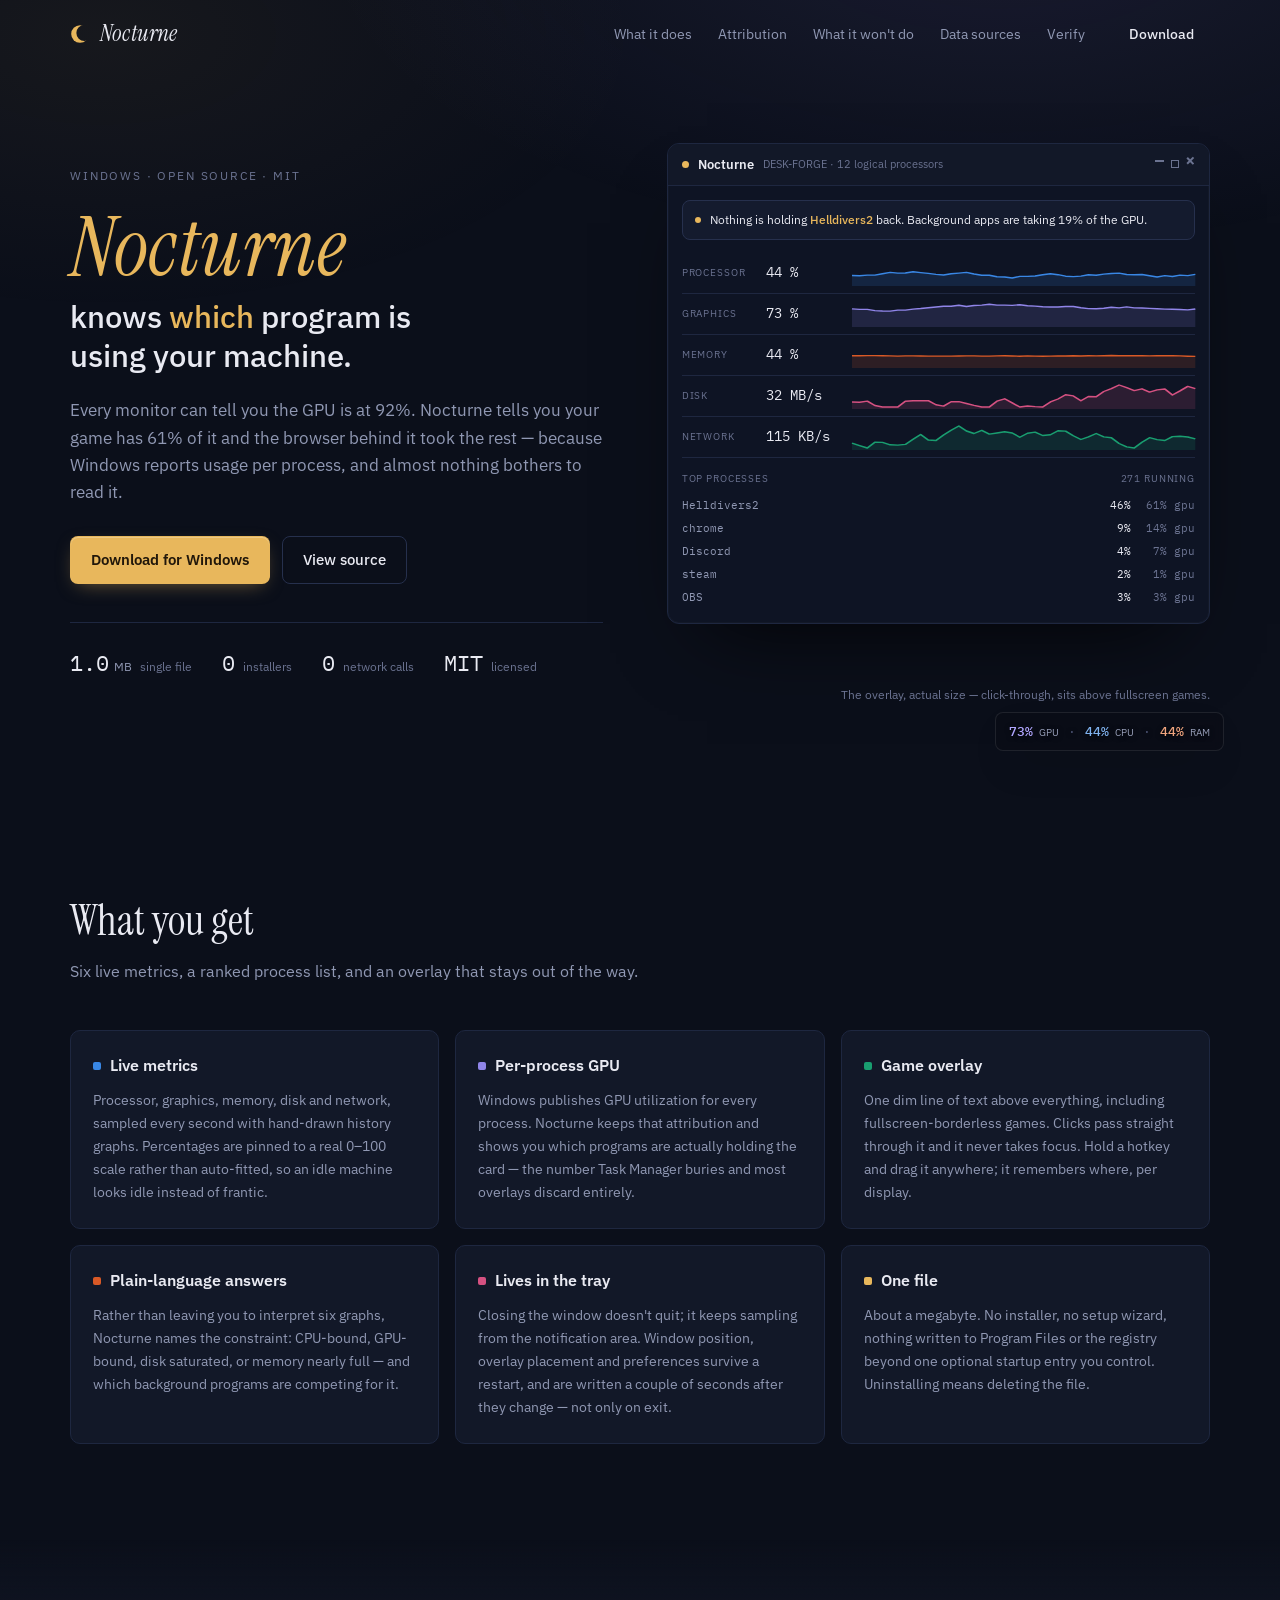
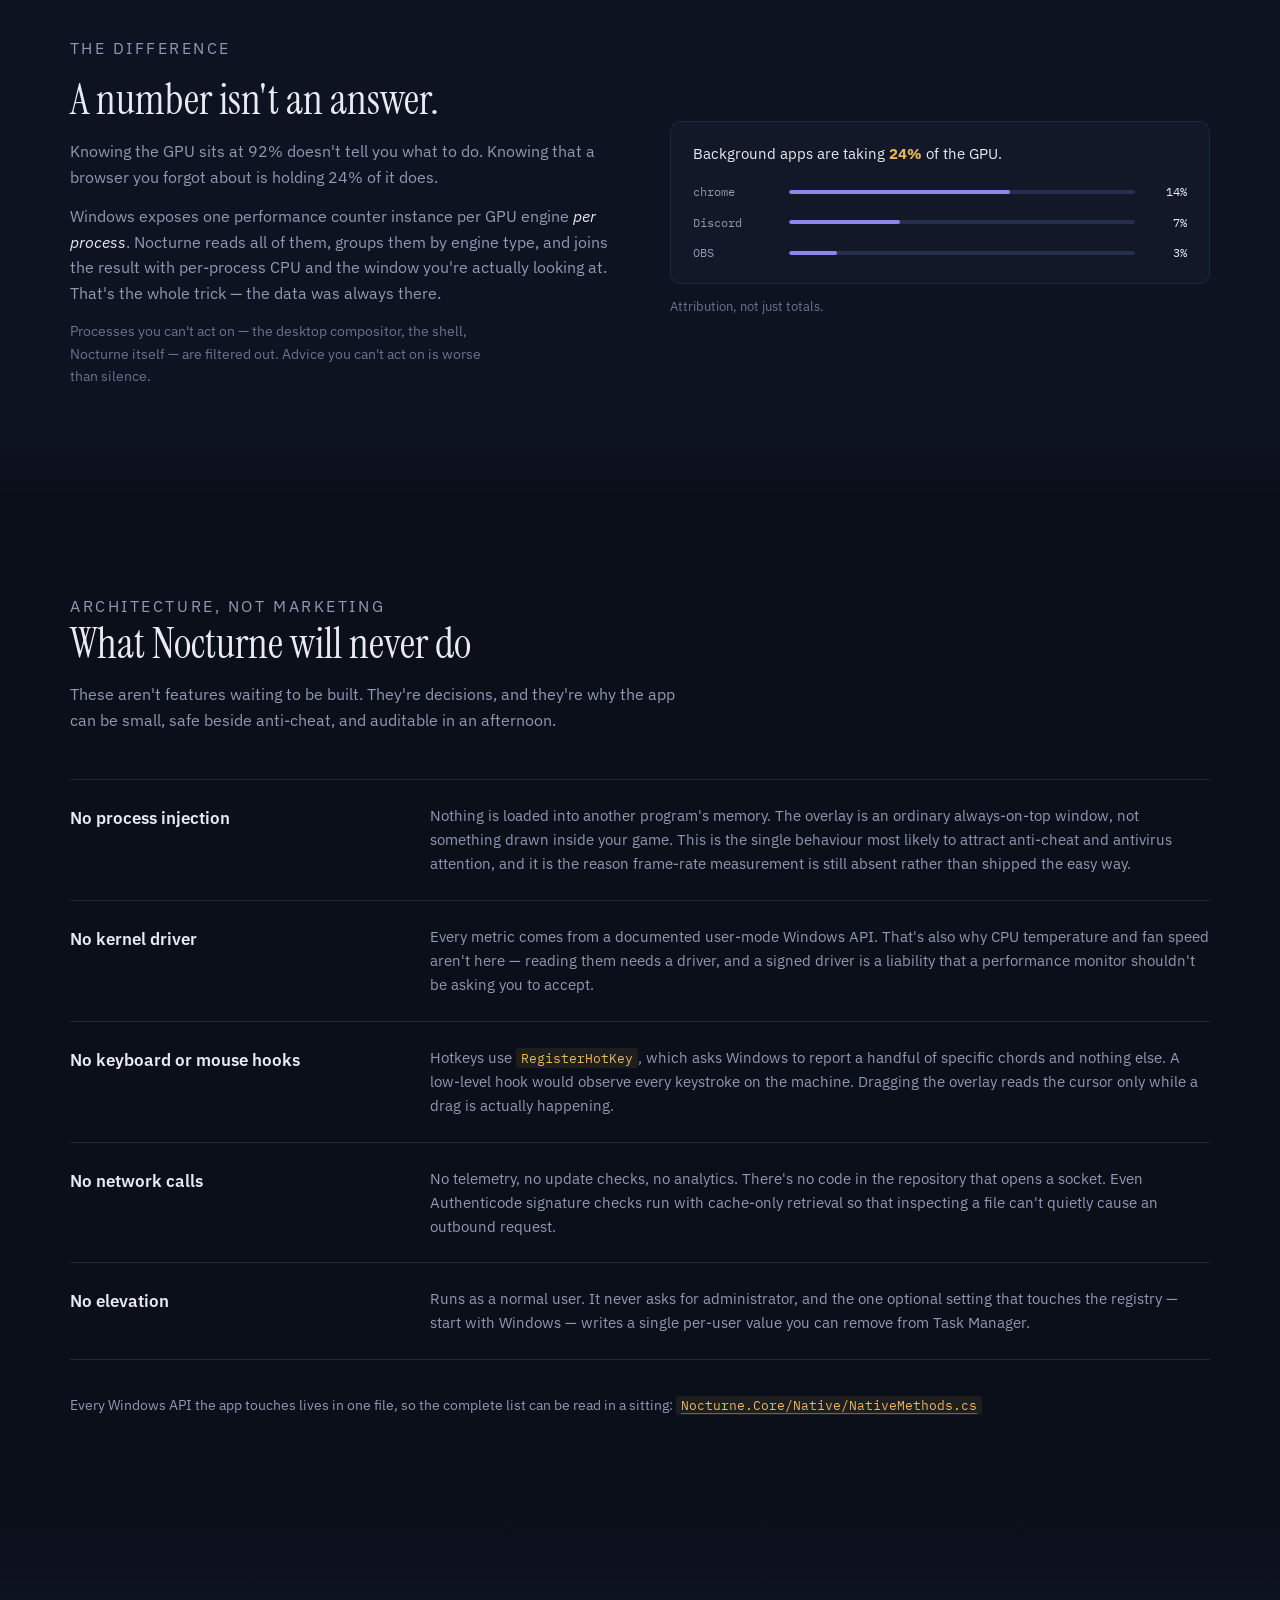
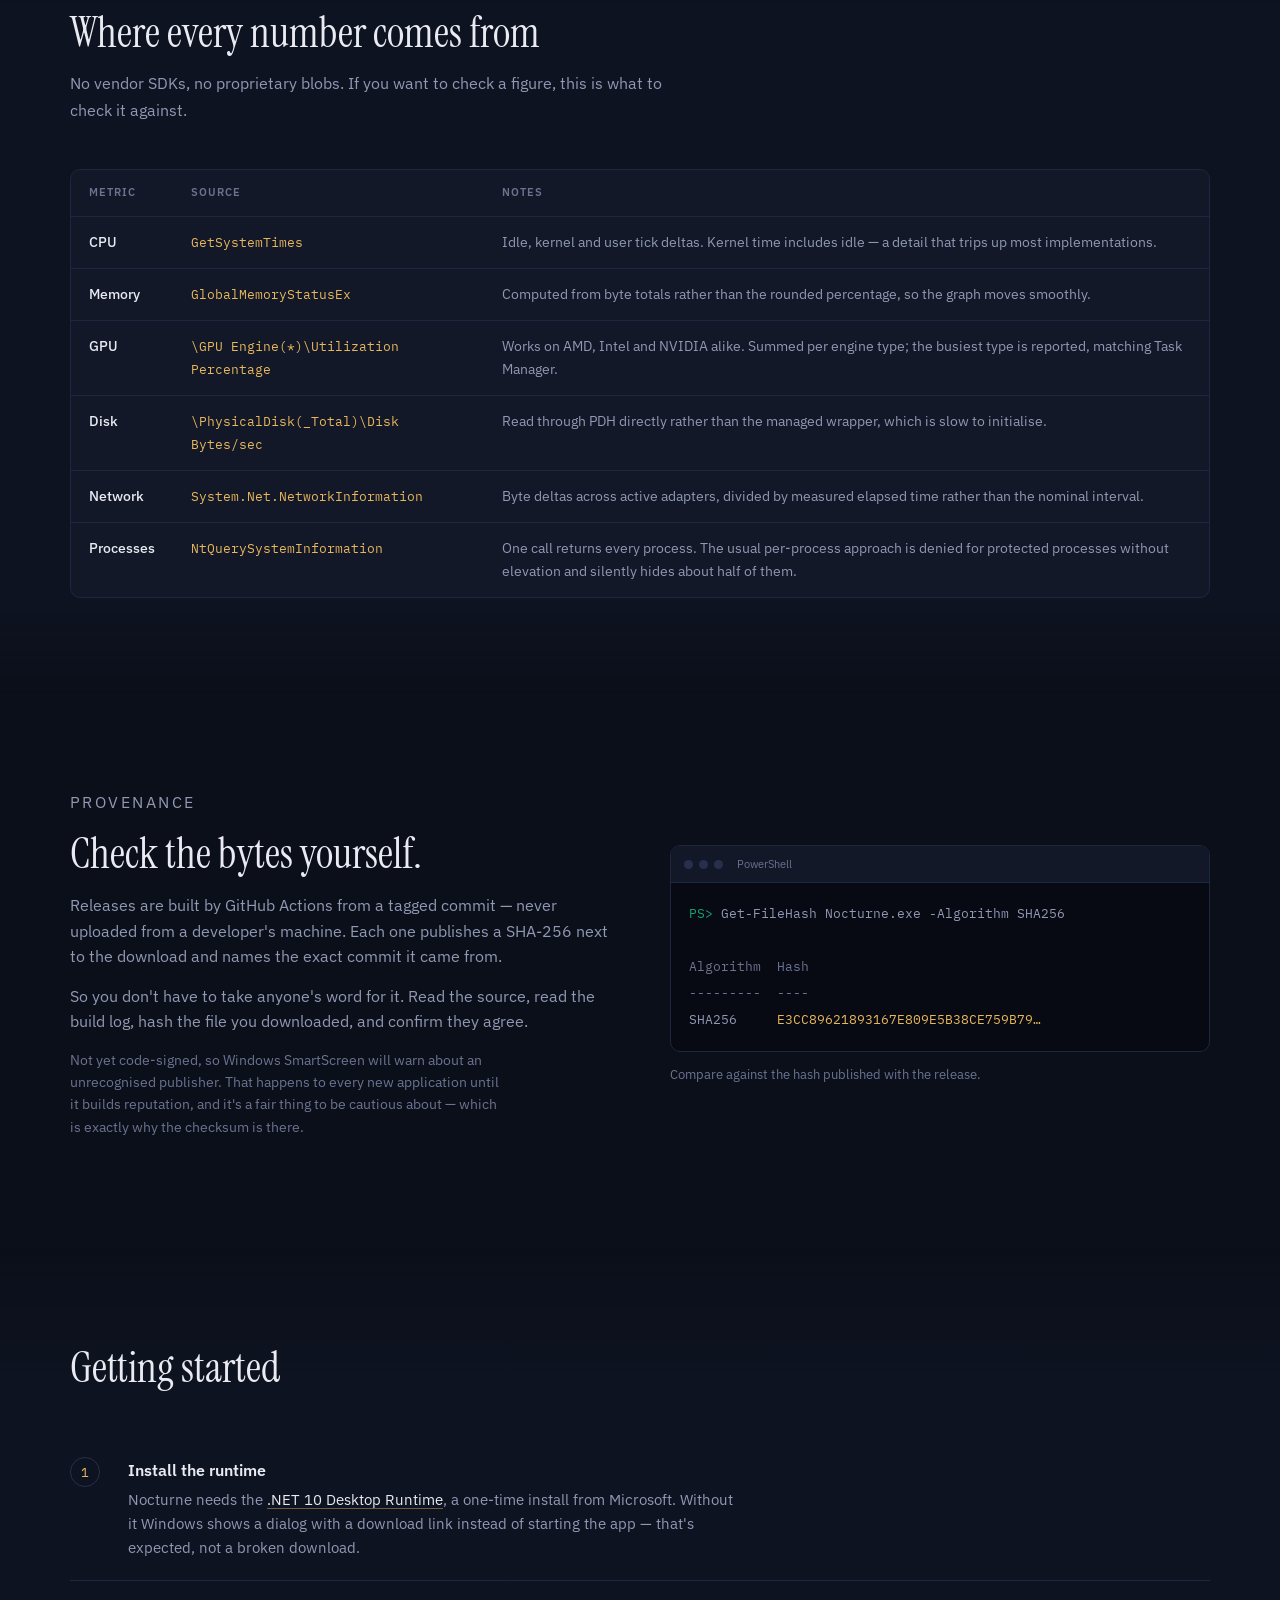
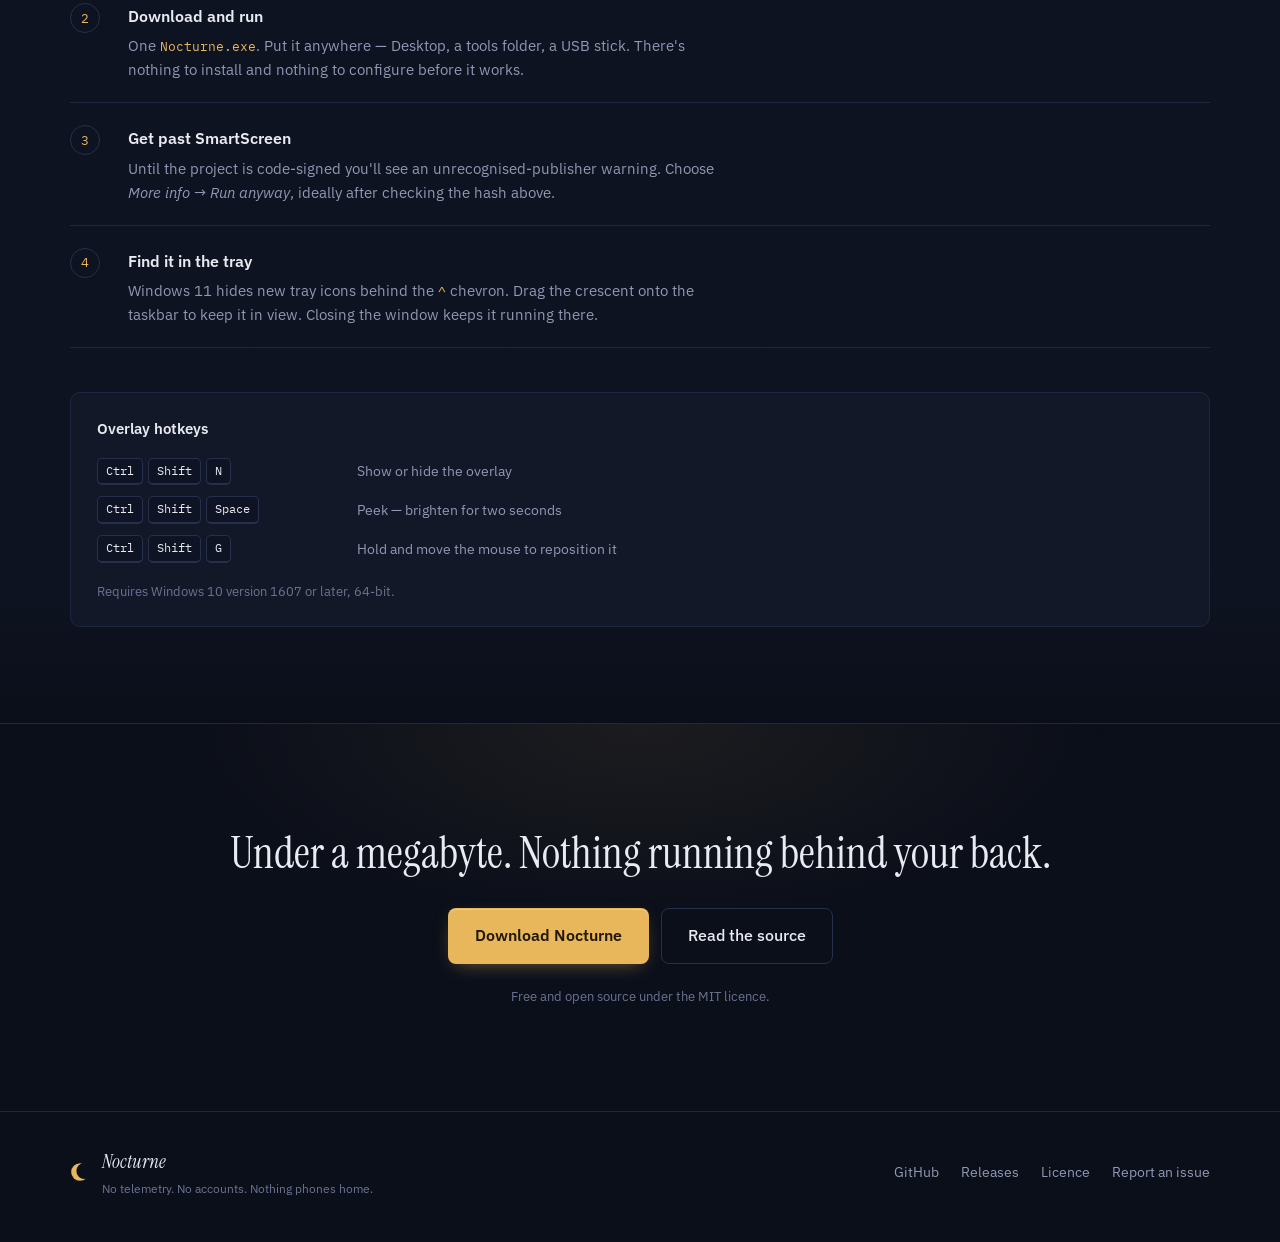
==== index.html @ 755e00c9 "Landing page for getnocturne.site Plain HTML, CSS and one script. No framework, no build step, no de" ====
<!doctype html>
<html lang="en">
<head>
<meta charset="utf-8">
<meta name="viewport" content="width=device-width, initial-scale=1">
<title>Nocturne — Windows performance monitor</title>
<meta name="description" content="A lightweight open-source Windows performance monitor that tells you which program is using your hardware, not just how much of it is busy. No injection, no drivers, no telemetry.">

<meta property="og:title" content="Nocturne — Windows performance monitor">
<meta property="og:description" content="Tells you which program is using your hardware, not just how much of it is busy. One file, under a megabyte, no injection.">
<meta property="og:type" content="website">
<meta property="og:url" content="https://getnocturne.site/">

<link rel="icon" href="assets/favicon.svg" type="image/svg+xml">
<link rel="preconnect" href="https://fonts.googleapis.com">
<link rel="preconnect" href="https://fonts.gstatic.com" crossorigin>
<link href="https://fonts.googleapis.com/css2?family=Instrument+Serif:ital@0;1&family=IBM+Plex+Sans:wght@400;500;600&family=IBM+Plex+Mono:wght@400;500&display=swap" rel="stylesheet">
<link rel="stylesheet" href="assets/styles.css">
</head>
<body>

<a class="skip" href="#main">Skip to content</a>

<header class="nav" id="nav">
  <div class="wrap nav-inner">
    <a class="brand" href="#top" aria-label="Nocturne home">
      <svg class="mark" viewBox="0 0 32 32" aria-hidden="true"><use href="assets/favicon.svg#crescent"></use></svg>
      <span class="brand-name">Nocturne</span>
    </a>
    <nav class="nav-links" aria-label="Primary">
      <a href="#what">What it does</a>
      <a href="#attribution">Attribution</a>
      <a href="#limits">What it won't do</a>
      <a href="#sources">Data sources</a>
      <a href="#verify">Verify</a>
    </nav>
    <a class="btn btn-sm" href="https://github.com/RoyalKLP/Nocturne/releases/latest">Download</a>
  </div>
</header>

<main id="main">

<!-- ─────────────────────────────────────────── hero ── -->
<section class="hero" id="top">
  <div class="wrap hero-grid">

    <div class="hero-copy">
      <p class="eyebrow reveal">Windows · open source · MIT</p>
      <h1 class="reveal">
        <span class="wordmark">Nocturne</span>
        <span class="h1-sub">knows <em>which</em> program is<br>using your machine.</span>
      </h1>
      <p class="lede reveal">
        Every monitor can tell you the GPU is at 92%. Nocturne tells you your game
        has 61% of it and the browser behind it took the rest — because Windows
        reports usage per process, and almost nothing bothers to read it.
      </p>

      <div class="cta-row reveal">
        <a class="btn btn-primary" href="https://github.com/RoyalKLP/Nocturne/releases/latest">
          Download for Windows
        </a>
        <a class="btn btn-ghost" href="https://github.com/RoyalKLP/Nocturne">View source</a>
      </div>

      <ul class="facts reveal">
        <li><span class="num" data-count="1.0">1.0</span><span class="unit">MB</span><span class="cap">single file</span></li>
        <li><span class="num" data-count="0">0</span><span class="cap">installers</span></li>
        <li><span class="num" data-count="0">0</span><span class="cap">network calls</span></li>
        <li><span class="num">MIT</span><span class="cap">licensed</span></li>
      </ul>
    </div>

    <!--
      A working miniature of the real interface rather than a screenshot, so the
      numbers move and nobody's actual process list ends up on a public page.
    -->
    <div class="hero-demo reveal" aria-hidden="true">
      <div class="app">
        <div class="app-bar">
          <span class="dot"></span>
          <span class="app-title">Nocturne</span>
          <span class="app-meta" id="demoMeta">DESK-FORGE · 12 logical processors</span>
          <span class="app-controls"><i></i><i></i><i></i></span>
        </div>

        <div class="app-body">
          <div class="insight">
            <span class="insight-dot"></span>
            <p id="demoInsight">Nothing is holding <b>Helldivers2</b> back. Background apps are taking 19% of the GPU.</p>
          </div>

          <div class="rows" id="demoRows"></div>

          <div class="proc">
            <div class="proc-head"><span>Top processes</span><span id="demoCount">271 running</span></div>
            <div id="demoProc"></div>
          </div>
        </div>
      </div>

      <div class="overlay-demo" id="overlayDemo">
        <span class="ov-v" data-ov="gpu">64%</span><span class="ov-l">GPU</span>
        <span class="ov-sep">·</span>
        <span class="ov-v" data-ov="cpu">31%</span><span class="ov-l">CPU</span>
        <span class="ov-sep">·</span>
        <span class="ov-v" data-ov="ram">48%</span><span class="ov-l">RAM</span>
      </div>
      <p class="overlay-cap">The overlay, actual size — click-through, sits above fullscreen games.</p>
    </div>

  </div>
</section>

<!-- ────────────────────────────────────────── what ── -->
<section class="band" id="what">
  <div class="wrap">
    <header class="sec-head reveal">
      <h2>What you get</h2>
      <p>Six live metrics, a ranked process list, and an overlay that stays out of the way.</p>
    </header>

    <div class="cards">
      <article class="card reveal">
        <h3><span class="swatch" style="--c:var(--cpu)"></span>Live metrics</h3>
        <p>Processor, graphics, memory, disk and network, sampled every second with
           hand-drawn history graphs. Percentages are pinned to a real 0–100 scale
           rather than auto-fitted, so an idle machine looks idle instead of frantic.</p>
      </article>

      <article class="card reveal">
        <h3><span class="swatch" style="--c:var(--gpu)"></span>Per-process GPU</h3>
        <p>Windows publishes GPU utilization for every process. Nocturne keeps that
           attribution and shows you which programs are actually holding the card —
           the number Task Manager buries and most overlays discard entirely.</p>
      </article>

      <article class="card reveal">
        <h3><span class="swatch" style="--c:var(--net)"></span>Game overlay</h3>
        <p>One dim line of text above everything, including fullscreen-borderless
           games. Clicks pass straight through it and it never takes focus. Hold a
           hotkey and drag it anywhere; it remembers where, per display.</p>
      </article>

      <article class="card reveal">
        <h3><span class="swatch" style="--c:var(--mem)"></span>Plain-language answers</h3>
        <p>Rather than leaving you to interpret six graphs, Nocturne names the
           constraint: CPU-bound, GPU-bound, disk saturated, or memory nearly full —
           and which background programs are competing for it.</p>
      </article>

      <article class="card reveal">
        <h3><span class="swatch" style="--c:var(--disk)"></span>Lives in the tray</h3>
        <p>Closing the window doesn't quit; it keeps sampling from the notification
           area. Window position, overlay placement and preferences survive a restart,
           and are written a couple of seconds after they change — not only on exit.</p>
      </article>

      <article class="card reveal">
        <h3><span class="swatch" style="--c:var(--brass)"></span>One file</h3>
        <p>About a megabyte. No installer, no setup wizard, nothing written to Program
           Files or the registry beyond one optional startup entry you control.
           Uninstalling means deleting the file.</p>
      </article>
    </div>
  </div>
</section>

<!-- ─────────────────────────────────── attribution ── -->
<section class="band alt" id="attribution">
  <div class="wrap split">
    <div class="split-copy reveal">
      <p class="eyebrow">The difference</p>
      <h2>A number isn't an answer.</h2>
      <p>Knowing the GPU sits at 92% doesn't tell you what to do. Knowing that a
         browser you forgot about is holding 24% of it does.</p>
      <p>Windows exposes one performance counter instance per GPU engine <em>per
         process</em>. Nocturne reads all of them, groups them by engine type, and
         joins the result with per-process CPU and the window you're actually
         looking at. That's the whole trick — the data was always there.</p>
      <p class="fine">Processes you can't act on — the desktop compositor, the shell,
         Nocturne itself — are filtered out. Advice you can't act on is worse than
         silence.</p>
    </div>

    <figure class="split-fig reveal">
      <div class="attrib">
        <p class="attrib-line">Background apps are taking <b>24%</b> of the GPU.</p>
        <div class="attrib-rows">
          <div><span>chrome</span><i class="bar" style="--w:64%;--c:var(--gpu)"></i><span class="v">14%</span></div>
          <div><span>Discord</span><i class="bar" style="--w:32%;--c:var(--gpu)"></i><span class="v">7%</span></div>
          <div><span>OBS</span><i class="bar" style="--w:14%;--c:var(--gpu)"></i><span class="v">3%</span></div>
        </div>
      </div>
      <figcaption>Attribution, not just totals.</figcaption>
    </figure>
  </div>
</section>

<!-- ──────────────────────────────────────── limits ── -->
<section class="band" id="limits">
  <div class="wrap">
    <header class="sec-head reveal">
      <p class="eyebrow">Architecture, not marketing</p>
      <h2>What Nocturne will never do</h2>
      <p>These aren't features waiting to be built. They're decisions, and they're
         why the app can be small, safe beside anti-cheat, and auditable in an afternoon.</p>
    </header>

    <ul class="limits">
      <li class="reveal">
        <h3>No process injection</h3>
        <p>Nothing is loaded into another program's memory. The overlay is an ordinary
           always-on-top window, not something drawn inside your game. This is the single
           behaviour most likely to attract anti-cheat and antivirus attention, and it is
           the reason frame-rate measurement is still absent rather than shipped the easy way.</p>
      </li>
      <li class="reveal">
        <h3>No kernel driver</h3>
        <p>Every metric comes from a documented user-mode Windows API. That's also why CPU
           temperature and fan speed aren't here — reading them needs a driver, and a
           signed driver is a liability that a performance monitor shouldn't be asking you
           to accept.</p>
      </li>
      <li class="reveal">
        <h3>No keyboard or mouse hooks</h3>
        <p>Hotkeys use <code>RegisterHotKey</code>, which asks Windows to report a handful of
           specific chords and nothing else. A low-level hook would observe every keystroke
           on the machine. Dragging the overlay reads the cursor only while a drag is
           actually happening.</p>
      </li>
      <li class="reveal">
        <h3>No network calls</h3>
        <p>No telemetry, no update checks, no analytics. There's no code in the repository
           that opens a socket. Even Authenticode signature checks run with cache-only
           retrieval so that inspecting a file can't quietly cause an outbound request.</p>
      </li>
      <li class="reveal">
        <h3>No elevation</h3>
        <p>Runs as a normal user. It never asks for administrator, and the one optional
           setting that touches the registry — start with Windows — writes a single
           per-user value you can remove from Task Manager.</p>
      </li>
    </ul>

    <p class="audit reveal">
      Every Windows API the app touches lives in one file, so the complete list can be
      read in a sitting:
      <a href="https://github.com/RoyalKLP/Nocturne/blob/main/Nocturne.Core/Native/NativeMethods.cs"><code>Nocturne.Core/Native/NativeMethods.cs</code></a>
    </p>
  </div>
</section>

<!-- ─────────────────────────────────────── sources ── -->
<section class="band alt" id="sources">
  <div class="wrap">
    <header class="sec-head reveal">
      <h2>Where every number comes from</h2>
      <p>No vendor SDKs, no proprietary blobs. If you want to check a figure, this is what to check it against.</p>
    </header>

    <div class="table-wrap reveal">
      <table>
        <thead><tr><th>Metric</th><th>Source</th><th>Notes</th></tr></thead>
        <tbody>
          <tr><td>CPU</td><td><code>GetSystemTimes</code></td><td>Idle, kernel and user tick deltas. Kernel time includes idle — a detail that trips up most implementations.</td></tr>
          <tr><td>Memory</td><td><code>GlobalMemoryStatusEx</code></td><td>Computed from byte totals rather than the rounded percentage, so the graph moves smoothly.</td></tr>
          <tr><td>GPU</td><td><code>\GPU Engine(*)\Utilization Percentage</code></td><td>Works on AMD, Intel and NVIDIA alike. Summed per engine type; the busiest type is reported, matching Task Manager.</td></tr>
          <tr><td>Disk</td><td><code>\PhysicalDisk(_Total)\Disk Bytes/sec</code></td><td>Read through PDH directly rather than the managed wrapper, which is slow to initialise.</td></tr>
          <tr><td>Network</td><td><code>System.Net.NetworkInformation</code></td><td>Byte deltas across active adapters, divided by measured elapsed time rather than the nominal interval.</td></tr>
          <tr><td>Processes</td><td><code>NtQuerySystemInformation</code></td><td>One call returns every process. The usual per-process approach is denied for protected processes without elevation and silently hides about half of them.</td></tr>
        </tbody>
      </table>
    </div>
  </div>
</section>

<!-- ──────────────────────────────────────── verify ── -->
<section class="band" id="verify">
  <div class="wrap split">
    <div class="split-copy reveal">
      <p class="eyebrow">Provenance</p>
      <h2>Check the bytes yourself.</h2>
      <p>Releases are built by GitHub Actions from a tagged commit — never uploaded from
         a developer's machine. Each one publishes a SHA-256 next to the download and
         names the exact commit it came from.</p>
      <p>So you don't have to take anyone's word for it. Read the source, read the build
         log, hash the file you downloaded, and confirm they agree.</p>
      <p class="fine">Not yet code-signed, so Windows SmartScreen will warn about an
         unrecognised publisher. That happens to every new application until it builds
         reputation, and it's a fair thing to be cautious about — which is exactly why
         the checksum is there.</p>
    </div>

    <div class="split-fig reveal">
      <div class="term">
        <div class="term-bar"><i></i><i></i><i></i><span>PowerShell</span></div>
<pre><code><span class="p">PS&gt;</span> Get-FileHash Nocturne.exe -Algorithm SHA256

<span class="d">Algorithm  Hash</span>
<span class="d">---------  ----</span>
SHA256     <span class="h" id="hashDemo">E3CC89621893167E809E5B38CE759B79…</span>
</code></pre>
      </div>
      <p class="fig-cap">Compare against the hash published with the release.</p>
    </div>
  </div>
</section>

<!-- ─────────────────────────────────────── install ── -->
<section class="band alt" id="install">
  <div class="wrap">
    <header class="sec-head reveal">
      <h2>Getting started</h2>
    </header>

    <ol class="steps">
      <li class="reveal">
        <h3>Install the runtime</h3>
        <p>Nocturne needs the <a href="https://dotnet.microsoft.com/download/dotnet/10.0">.NET&nbsp;10 Desktop Runtime</a>,
           a one-time install from Microsoft. Without it Windows shows a dialog with a
           download link instead of starting the app — that's expected, not a broken download.</p>
      </li>
      <li class="reveal">
        <h3>Download and run</h3>
        <p>One <code>Nocturne.exe</code>. Put it anywhere — Desktop, a tools folder, a USB stick.
           There's nothing to install and nothing to configure before it works.</p>
      </li>
      <li class="reveal">
        <h3>Get past SmartScreen</h3>
        <p>Until the project is code-signed you'll see an unrecognised-publisher warning.
           Choose <em>More info → Run anyway</em>, ideally after checking the hash above.</p>
      </li>
      <li class="reveal">
        <h3>Find it in the tray</h3>
        <p>Windows 11 hides new tray icons behind the <code>^</code> chevron. Drag the crescent
           onto the taskbar to keep it in view. Closing the window keeps it running there.</p>
      </li>
    </ol>

    <div class="keys reveal">
      <h3>Overlay hotkeys</h3>
      <dl>
        <div><dt><kbd>Ctrl</kbd><kbd>Shift</kbd><kbd>N</kbd></dt><dd>Show or hide the overlay</dd></div>
        <div><dt><kbd>Ctrl</kbd><kbd>Shift</kbd><kbd>Space</kbd></dt><dd>Peek — brighten for two seconds</dd></div>
        <div><dt><kbd>Ctrl</kbd><kbd>Shift</kbd><kbd>G</kbd></dt><dd>Hold and move the mouse to reposition it</dd></div>
      </dl>
      <p class="fine">Requires Windows 10 version 1607 or later, 64-bit.</p>
    </div>
  </div>
</section>

<!-- ────────────────────────────────────────── down ── -->
<section class="closer" id="download">
  <div class="wrap closer-inner reveal">
    <h2>Under a megabyte. Nothing running behind your back.</h2>
    <div class="cta-row">
      <a class="btn btn-primary btn-lg" href="https://github.com/RoyalKLP/Nocturne/releases/latest">Download Nocturne</a>
      <a class="btn btn-ghost btn-lg" href="https://github.com/RoyalKLP/Nocturne">Read the source</a>
    </div>
    <p class="fine">Free and open source under the MIT licence.</p>
  </div>
</section>

</main>

<footer class="foot">
  <div class="wrap foot-inner">
    <div class="foot-brand">
      <svg class="mark" viewBox="0 0 32 32" aria-hidden="true"><use href="assets/favicon.svg#crescent"></use></svg>
      <div>
        <p class="foot-name">Nocturne</p>
        <p class="foot-fine">No telemetry. No accounts. Nothing phones home.</p>
      </div>
    </div>
    <nav class="foot-links" aria-label="Footer">
      <a href="https://github.com/RoyalKLP/Nocturne">GitHub</a>
      <a href="https://github.com/RoyalKLP/Nocturne/releases">Releases</a>
      <a href="https://github.com/RoyalKLP/Nocturne/blob/main/LICENSE">Licence</a>
      <a href="https://github.com/RoyalKLP/Nocturne/issues">Report an issue</a>
    </nav>
  </div>
  <!--
    SignPath Foundation requires the download page to state that the project uses
    their service. Enable this ONLY once the application has been accepted -- until
    then it would be a false claim.

  <p class="signpath">Free code signing provided by <a href="https://signpath.org">SignPath.io</a>,
     certificate by <a href="https://signpath.org">SignPath Foundation</a>.</p>
  -->
</footer>

<script src="assets/main.js"></script>
</body>
</html>
---- assets/styles.css ----
/* ─────────────────────────────────────────────── tokens ──
   Carried over from the application itself rather than invented for the web, so
   the site and the thing it is selling read as one object.                      */

:root {
  --void:        #0B0F1A;
  --void-2:      #0E1424;
  --panel:       #121828;
  --panel-2:     #141B2E;
  --hairline:    #1E2740;
  --hairline-2:  #26304D;

  --ink:         #E9EAF2;
  --ink-muted:   #9098B3;
  --ink-faint:   #6B7391;

  --brass:       #E8B75C;
  --brass-dim:   #A88238;

  --cpu:  #3987E5;
  --gpu:  #9085E9;
  --mem:  #D95926;
  --net:  #199E70;
  --disk: #D55181;

  --sans: "IBM Plex Sans", -apple-system, "Segoe UI", system-ui, sans-serif;
  --mono: "IBM Plex Mono", ui-monospace, Consolas, monospace;
  --serif: "Instrument Serif", Georgia, serif;

  --wrap: 1140px;
  --r: 10px;
}

*, *::before, *::after { box-sizing: border-box; }

html {
  scroll-behavior: smooth;
  scroll-padding-top: 88px;
  /* Tells the browser to render native UI — form controls, and the Firefox
     scrollbar — against a dark background rather than a light one. */
  color-scheme: dark;
}
@media (prefers-reduced-motion: reduce) { html { scroll-behavior: auto; } }

/* ─────────────────────────────────────────── scrollbars ──
   The default light scrollbar sits badly against a dark page. Styled for both
   engines: Firefox takes the standard properties, everything else takes the
   WebKit pseudo-elements. Applies to nested scrollers too — the data table and
   the terminal block both scroll horizontally on narrow screens.               */

html { scrollbar-width: thin; scrollbar-color: #2C3757 transparent; }

::-webkit-scrollbar { width: 12px; height: 12px; }
::-webkit-scrollbar-track { background: transparent; }
::-webkit-scrollbar-thumb {
  background: #2C3757;
  border-radius: 999px;
  /* Transparent border, clipped to the padding box, leaves breathing room around
     the thumb without needing a separate track colour. */
  border: 3px solid transparent;
  background-clip: padding-box;
  transition: background-color .2s ease;
}
::-webkit-scrollbar-thumb:hover { background: var(--brass-dim); background-clip: padding-box; }
::-webkit-scrollbar-thumb:active { background: var(--brass); background-clip: padding-box; }
::-webkit-scrollbar-corner { background: transparent; }

body {
  margin: 0;
  background: var(--void);
  color: var(--ink);
  font-family: var(--sans);
  font-size: 16px;
  line-height: 1.65;
  -webkit-font-smoothing: antialiased;
  overflow-x: hidden;
}

/* A very faint vertical wash so the page is not a flat slab of navy. */
body::before {
  content: "";
  position: fixed;
  inset: 0;
  pointer-events: none;
  background:
    radial-gradient(1100px 520px at 78% -8%, rgba(144,133,233,.10), transparent 62%),
    radial-gradient(900px 460px at 8% 4%, rgba(232,183,92,.055), transparent 60%);
  z-index: 0;
}

.wrap { width: min(var(--wrap), calc(100% - 48px)); margin-inline: auto; }
main { position: relative; z-index: 1; }

.num, code, kbd { font-family: var(--mono); font-variant-numeric: tabular-nums; }

a { color: var(--ink); text-decoration-color: color-mix(in srgb, var(--brass) 45%, transparent); text-underline-offset: 3px; }
a:hover { text-decoration-color: var(--brass); }

:focus-visible { outline: 2px solid var(--brass); outline-offset: 3px; border-radius: 3px; }

.skip {
  position: absolute; left: -9999px; top: 0; z-index: 100;
  background: var(--brass); color: #21170A; padding: 10px 16px; border-radius: 0 0 8px 0;
  font-weight: 600; text-decoration: none;
}
.skip:focus { left: 0; }

/* ───────────────────────────────────────────────── nav ── */

.nav {
  position: sticky; top: 0; z-index: 50;
  border-bottom: 1px solid transparent;
  transition: background .3s ease, border-color .3s ease, backdrop-filter .3s ease;
}
.nav.stuck {
  background: color-mix(in srgb, var(--void) 88%, transparent);
  backdrop-filter: blur(14px);
  border-bottom-color: var(--hairline);
}
.nav-inner { display: flex; align-items: center; gap: 28px; height: 68px; }

.brand { display: flex; align-items: center; gap: 10px; text-decoration: none; }
.mark { width: 20px; height: 20px; flex: none; }
.brand-name { font-family: var(--serif); font-style: italic; font-size: 23px; letter-spacing: .2px; }

.nav-links { display: flex; gap: 26px; margin-left: auto; }
.nav-links a {
  font-size: 13.5px; color: var(--ink-muted); text-decoration: none;
  position: relative; padding: 4px 0; transition: color .2s ease;
}
.nav-links a::after {
  content: ""; position: absolute; left: 0; right: 100%; bottom: 0; height: 1px;
  background: var(--brass); transition: right .28s cubic-bezier(.4,0,.2,1);
}
.nav-links a:hover { color: var(--ink); }
.nav-links a:hover::after { right: 0; }

@media (max-width: 940px) { .nav-links { display: none; } .nav-inner { gap: 16px; } }

/* ─────────────────────────────────────────────── buttons ── */

.btn {
  display: inline-flex; align-items: center; justify-content: center;
  font-family: var(--sans); font-size: 14.5px; font-weight: 500;
  padding: 11px 20px; border-radius: 8px; text-decoration: none;
  border: 1px solid transparent; white-space: nowrap;
  transition: transform .18s ease, background .2s ease, border-color .2s ease, box-shadow .2s ease;
}
.btn-sm { padding: 8px 15px; font-size: 13.5px; margin-left: auto; }
.nav-links + .btn-sm { margin-left: 0; }
.btn-lg { padding: 14px 26px; font-size: 15.5px; }

.btn-primary {
  background: var(--brass); color: #21170A; font-weight: 600;
  box-shadow: 0 1px 0 rgba(255,255,255,.25) inset, 0 6px 20px -8px rgba(232,183,92,.55);
}
.btn-primary:hover { transform: translateY(-1px); box-shadow: 0 1px 0 rgba(255,255,255,.3) inset, 0 10px 26px -8px rgba(232,183,92,.7); }

.btn-ghost { border-color: var(--hairline-2); color: var(--ink); }
.btn-ghost:hover { border-color: var(--brass-dim); background: rgba(232,183,92,.06); transform: translateY(-1px); }

@media (prefers-reduced-motion: reduce) { .btn:hover { transform: none; } }

/* ────────────────────────────────────────────────── hero ── */

.hero { padding: 74px 0 96px; }
.hero-grid {
  display: grid; grid-template-columns: minmax(0,1fr) minmax(0,1.02fr);
  gap: 64px; align-items: center;
}
@media (max-width: 1000px) { .hero-grid { grid-template-columns: 1fr; gap: 48px; } .hero { padding: 48px 0 64px; } }

.eyebrow {
  font-size: 11.5px; text-transform: uppercase; letter-spacing: .16em;
  color: var(--ink-faint); margin: 0 0 18px;
}

h1 { margin: 0 0 22px; font-weight: 400; line-height: 1.06; }
.wordmark {
  display: block; font-family: var(--serif); font-style: italic;
  font-size: clamp(52px, 7vw, 82px); color: var(--brass); letter-spacing: .5px;
}
.h1-sub {
  display: block; margin-top: 8px; font-family: var(--sans); font-weight: 500;
  font-size: clamp(22px, 2.6vw, 31px); line-height: 1.24; color: var(--ink);
  text-wrap: balance;
}
.h1-sub em { font-style: normal; color: var(--brass); }

.lede { font-size: 16.5px; color: var(--ink-muted); max-width: 54ch; margin: 0 0 30px; }

.cta-row { display: flex; gap: 12px; flex-wrap: wrap; }

.facts {
  list-style: none; display: flex; flex-wrap: wrap; gap: 30px;
  margin: 38px 0 0; padding: 22px 0 0; border-top: 1px solid var(--hairline);
}
.facts li { display: flex; align-items: baseline; gap: 5px; }
.facts .num { font-size: 22px; color: var(--ink); }
.facts .unit { font-size: 12px; color: var(--ink-muted); }
.facts .cap { font-size: 12px; color: var(--ink-faint); margin-left: 3px; }

/* ─────────────────────────────────────────── hero demo ── */

.hero-demo { position: relative; }

.app {
  background: var(--void-2);
  border: 1px solid var(--hairline);
  border-radius: 12px;
  overflow: hidden;
  box-shadow: 0 40px 80px -40px rgba(0,0,0,.85), 0 0 0 1px rgba(255,255,255,.02) inset;
}
.app-bar {
  display: flex; align-items: center; gap: 9px;
  padding: 10px 14px; background: var(--panel); border-bottom: 1px solid var(--hairline);
}
.app-bar .dot { width: 7px; height: 7px; border-radius: 50%; background: var(--brass); flex: none; }
.app-title { font-size: 12.5px; font-weight: 600; }
.app-meta { font-size: 10.5px; color: var(--ink-faint); }
.app-controls { margin-left: auto; display: flex; gap: 7px; }
.app-controls i { width: 9px; height: 1.5px; background: var(--ink-faint); display: block; }
.app-controls i:nth-child(2) { height: 8px; width: 8px; border: 1.5px solid var(--ink-faint); background: none; }
.app-controls i:nth-child(3) { transform: rotate(45deg); box-shadow: 0 0 0 0 transparent; position: relative; }
.app-controls i:nth-child(3)::after { content: ""; position: absolute; inset: 0; background: var(--ink-faint); transform: rotate(90deg); }

.app-body { padding: 14px; }

.insight {
  display: flex; gap: 9px; align-items: flex-start;
  background: var(--panel-2); border: 1px solid var(--hairline-2);
  border-radius: 8px; padding: 10px 12px; margin-bottom: 13px;
}
.insight-dot { width: 6px; height: 6px; border-radius: 50%; background: var(--brass); margin-top: 6px; flex: none; }
.insight p { margin: 0; font-size: 12px; line-height: 1.5; color: var(--ink); }
.insight b { color: var(--brass); font-weight: 500; }

.rows { display: grid; gap: 0; }
.row {
  display: grid; grid-template-columns: 74px 76px 1fr; align-items: center;
  gap: 10px; padding: 7px 0; border-bottom: 1px solid var(--hairline);
}
.row-label { font-size: 9.5px; letter-spacing: .09em; text-transform: uppercase; color: var(--ink-faint); }
.row-value { font-family: var(--mono); font-size: 14px; font-variant-numeric: tabular-nums; }
.row svg { display: block; width: 100%; height: 26px; overflow: visible; }

.proc { margin-top: 13px; }
.proc-head {
  display: flex; justify-content: space-between;
  font-size: 9.5px; letter-spacing: .09em; text-transform: uppercase;
  color: var(--ink-faint); margin-bottom: 7px;
}
/* Columns sized so "61% gpu" cannot wrap. At 46px it did, which doubled the row
   height and broke the alignment of the whole list. */
.proc-row {
  display: grid; grid-template-columns: minmax(0,1fr) 40px 54px; gap: 10px;
  font-family: var(--mono); font-size: 11px; padding: 2.5px 0; color: var(--ink-muted);
  white-space: nowrap;
}
.proc-row span:first-child { overflow: hidden; text-overflow: ellipsis; }
.proc-row span:nth-child(2) { color: var(--ink); text-align: right; }
.proc-row span:nth-child(3) { text-align: right; color: var(--ink-faint); }

.overlay-demo {
  position: absolute; right: -14px; bottom: -46px;
  display: flex; align-items: baseline; gap: 6px;
  padding: 8px 13px; border-radius: 8px;
  background: rgba(10,13,22,.82);
  border: 1px solid rgba(255,255,255,.09);
  backdrop-filter: blur(6px);
  box-shadow: 0 18px 40px -18px rgba(0,0,0,.9);
  font-family: var(--mono); font-size: 13px;
  text-shadow: 0 1px 5px rgba(0,0,0,.8);
}
.ov-v { color: #fff; font-weight: 500; }
.ov-v[data-ov="gpu"] { color: #B0A6FF; }
.ov-v[data-ov="cpu"] { color: #7FB2EF; }
.ov-v[data-ov="ram"] { color: #F0A57F; }
.ov-l { font-family: var(--sans); font-size: 10px; color: #98A0BA; }
.ov-sep { color: #4A5270; margin: 0 3px; }

.overlay-cap {
  margin: 62px 0 0; text-align: right;
  font-size: 11.5px; color: var(--ink-faint);
}
@media (max-width: 1000px) {
  .overlay-demo { position: static; margin-top: 18px; display: inline-flex; }
  .overlay-cap { margin-top: 10px; text-align: left; }
}

/* ───────────────────────────────────────────────── bands ── */

.band { padding: 96px 0; position: relative; }
.band.alt { background: linear-gradient(180deg, transparent, rgba(18,24,40,.5) 12%, rgba(18,24,40,.5) 88%, transparent); }
@media (max-width: 760px) { .band { padding: 68px 0; } }

.sec-head { max-width: 62ch; margin-bottom: 46px; }
.sec-head h2 {
  font-family: var(--serif); font-weight: 400; font-size: clamp(30px, 3.6vw, 42px);
  line-height: 1.12; margin: 0 0 14px; text-wrap: balance;
}
.sec-head p { margin: 0; color: var(--ink-muted); font-size: 16px; }

/* ───────────────────────────────────────────────── cards ── */

.cards { display: grid; grid-template-columns: repeat(auto-fit, minmax(298px, 1fr)); gap: 16px; }
.card {
  background: var(--panel); border: 1px solid var(--hairline);
  border-radius: var(--r); padding: 22px 22px 24px;
  transition: transform .25s ease, border-color .25s ease, background .25s ease;
}
.card:hover { transform: translateY(-3px); border-color: var(--hairline-2); background: var(--panel-2); }
@media (prefers-reduced-motion: reduce) { .card:hover { transform: none; } }
.card h3 { display: flex; align-items: center; gap: 9px; margin: 0 0 10px; font-size: 15.5px; font-weight: 600; }
.card p { margin: 0; font-size: 14px; color: var(--ink-muted); }
.swatch { width: 8px; height: 8px; border-radius: 2px; background: var(--c); flex: none; }

/* ───────────────────────────────────────────────── split ── */

.split { display: grid; grid-template-columns: minmax(0,1fr) minmax(0,1fr); gap: 60px; align-items: center; }
@media (max-width: 940px) { .split { grid-template-columns: 1fr; gap: 40px; } }

.split-copy h2 {
  font-family: var(--serif); font-weight: 400; font-size: clamp(30px, 3.6vw, 42px);
  line-height: 1.12; margin: 0 0 16px; text-wrap: balance;
}
.split-copy p { color: var(--ink-muted); font-size: 15.5px; margin: 0 0 14px; max-width: 54ch; }
.split-copy .fine { font-size: 13.5px; color: var(--ink-faint); }
.split-copy em { color: var(--ink); font-style: italic; }

.attrib { background: var(--panel); border: 1px solid var(--hairline); border-radius: var(--r); padding: 20px 22px; }
.attrib-line { margin: 0 0 16px; font-size: 14.5px; color: var(--ink); }
.attrib-line b { color: var(--brass); }
.attrib-rows { display: grid; gap: 11px; }
.attrib-rows > div { display: grid; grid-template-columns: 84px 1fr 40px; align-items: center; gap: 12px; }
.attrib-rows span { font-family: var(--mono); font-size: 12px; color: var(--ink-muted); }
.attrib-rows .v { text-align: right; color: var(--ink); }
.bar { display: block; height: 4px; border-radius: 2px; background: var(--hairline-2); position: relative; overflow: hidden; }
.bar::after {
  content: ""; position: absolute; inset: 0 auto 0 0; width: 0;
  background: var(--c); border-radius: 2px;
  transition: width 1.1s cubic-bezier(.2,.7,.3,1);
}
.is-visible .bar::after { width: var(--w); }

.split-fig figcaption, .fig-cap { margin-top: 12px; font-size: 12.5px; color: var(--ink-faint); }
.split-fig { margin: 0; }

/* ──────────────────────────────────────────────── limits ── */

.limits { list-style: none; margin: 0; padding: 0; display: grid; gap: 0; }
.limits li {
  padding: 24px 0; border-top: 1px solid var(--hairline);
  display: grid; grid-template-columns: minmax(0,320px) minmax(0,1fr); gap: 40px;
}
.limits li:last-child { border-bottom: 1px solid var(--hairline); }
@media (max-width: 860px) { .limits li { grid-template-columns: 1fr; gap: 10px; } }
.limits h3 { margin: 0; font-size: 17px; font-weight: 600; color: var(--ink); }
.limits p { margin: 0; color: var(--ink-muted); font-size: 14.5px; }
.limits code, .audit code { font-size: .92em; color: var(--brass); background: rgba(232,183,92,.09); padding: 1px 5px; border-radius: 4px; }

.audit { margin: 34px 0 0; font-size: 14px; color: var(--ink-muted); }

/* ───────────────────────────────────────────────── table ── */

.table-wrap { overflow-x: auto; border: 1px solid var(--hairline); border-radius: var(--r); background: var(--panel); }
table { width: 100%; border-collapse: collapse; min-width: 720px; }
th {
  text-align: left; font-size: 10.5px; letter-spacing: .1em; text-transform: uppercase;
  color: var(--ink-faint); font-weight: 600; padding: 14px 18px; border-bottom: 1px solid var(--hairline);
}
td { padding: 14px 18px; border-bottom: 1px solid var(--hairline); font-size: 14px; color: var(--ink-muted); vertical-align: top; }
tr:last-child td { border-bottom: none; }
td:first-child { color: var(--ink); font-weight: 500; white-space: nowrap; }
td code { font-family: var(--mono); font-size: 12.5px; color: var(--brass); }

/* ────────────────────────────────────────────── terminal ── */

.term { background: #070A12; border: 1px solid var(--hairline); border-radius: var(--r); overflow: hidden; }
.term-bar { display: flex; align-items: center; gap: 6px; padding: 9px 13px; background: var(--panel); border-bottom: 1px solid var(--hairline); }
.term-bar i { width: 9px; height: 9px; border-radius: 50%; background: var(--hairline-2); }
.term-bar span { margin-left: 8px; font-size: 11px; color: var(--ink-faint); }
.term pre { margin: 0; padding: 18px; overflow-x: auto; }
.term code { font-family: var(--mono); font-size: 12.5px; line-height: 1.75; color: var(--ink-muted); white-space: pre; }
.term .p { color: var(--net); }
.term .d { color: var(--ink-faint); }
.term .h { color: var(--brass); }

/* ───────────────────────────────────────────────── steps ── */

.steps { list-style: none; counter-reset: s; margin: 0 0 44px; padding: 0; display: grid; gap: 2px; }
.steps li {
  counter-increment: s; position: relative; padding: 20px 0 20px 58px;
  border-bottom: 1px solid var(--hairline);
}
.steps li::before {
  content: counter(s); position: absolute; left: 0; top: 20px;
  width: 30px; height: 30px; border-radius: 50%;
  border: 1px solid var(--hairline-2); color: var(--brass);
  font-family: var(--mono); font-size: 12.5px;
  display: grid; place-items: center;
}
.steps h3 { margin: 0 0 5px; font-size: 16px; font-weight: 600; }
.steps p { margin: 0; color: var(--ink-muted); font-size: 14.5px; max-width: 68ch; }
.steps code { font-family: var(--mono); font-size: .9em; color: var(--brass); }

.keys { background: var(--panel); border: 1px solid var(--hairline); border-radius: var(--r); padding: 24px 26px; }
.keys h3 { margin: 0 0 16px; font-size: 15px; font-weight: 600; }
.keys dl { margin: 0; display: grid; gap: 11px; }
.keys dl > div { display: grid; grid-template-columns: minmax(0,240px) minmax(0,1fr); gap: 20px; align-items: center; }
@media (max-width: 640px) { .keys dl > div { grid-template-columns: 1fr; gap: 5px; } }
.keys dt { display: flex; gap: 5px; }
.keys dd { margin: 0; font-size: 14px; color: var(--ink-muted); }
kbd {
  display: inline-block; padding: 3px 8px; font-size: 11.5px;
  background: var(--void-2); border: 1px solid var(--hairline-2);
  border-bottom-width: 2px; border-radius: 5px; color: var(--ink);
}
.keys .fine { margin: 18px 0 0; font-size: 12.5px; color: var(--ink-faint); }

/* ──────────────────────────────────────────────── closer ── */

.closer { padding: 104px 0; border-top: 1px solid var(--hairline); position: relative; }
.closer::before {
  content: ""; position: absolute; inset: 0; pointer-events: none;
  background: radial-gradient(680px 300px at 50% 0%, rgba(232,183,92,.08), transparent 70%);
}
.closer-inner { text-align: center; position: relative; }
.closer h2 {
  font-family: var(--serif); font-weight: 400; font-size: clamp(28px, 3.6vw, 44px);
  margin: 0 0 30px; line-height: 1.14; text-wrap: balance;
}
.closer .cta-row { justify-content: center; }
.closer .fine { margin: 22px 0 0; font-size: 13px; color: var(--ink-faint); }

/* ───────────────────────────────────────────────── footer ── */

.foot { border-top: 1px solid var(--hairline); padding: 34px 0 44px; position: relative; z-index: 1; }
.foot-inner { display: flex; justify-content: space-between; align-items: center; gap: 26px; flex-wrap: wrap; }
.foot-brand { display: flex; align-items: center; gap: 12px; }
.foot-name { margin: 0; font-family: var(--serif); font-style: italic; font-size: 19px; }
.foot-fine { margin: 1px 0 0; font-size: 12px; color: var(--ink-faint); }
.foot-links { display: flex; gap: 22px; flex-wrap: wrap; }
.foot-links a { font-size: 13.5px; color: var(--ink-muted); text-decoration: none; }
.foot-links a:hover { color: var(--brass); }
.signpath { margin: 22px 0 0; font-size: 12px; color: var(--ink-faint); }

/* ────────────────────────────────────────────── reveals ── */

.reveal { opacity: 0; transform: translateY(16px); transition: opacity .7s cubic-bezier(.2,.7,.3,1), transform .7s cubic-bezier(.2,.7,.3,1); }
.reveal.is-visible { opacity: 1; transform: none; }

@media (prefers-reduced-motion: reduce) {
  .reveal { opacity: 1; transform: none; transition: none; }
  .bar::after { transition: none; }
}
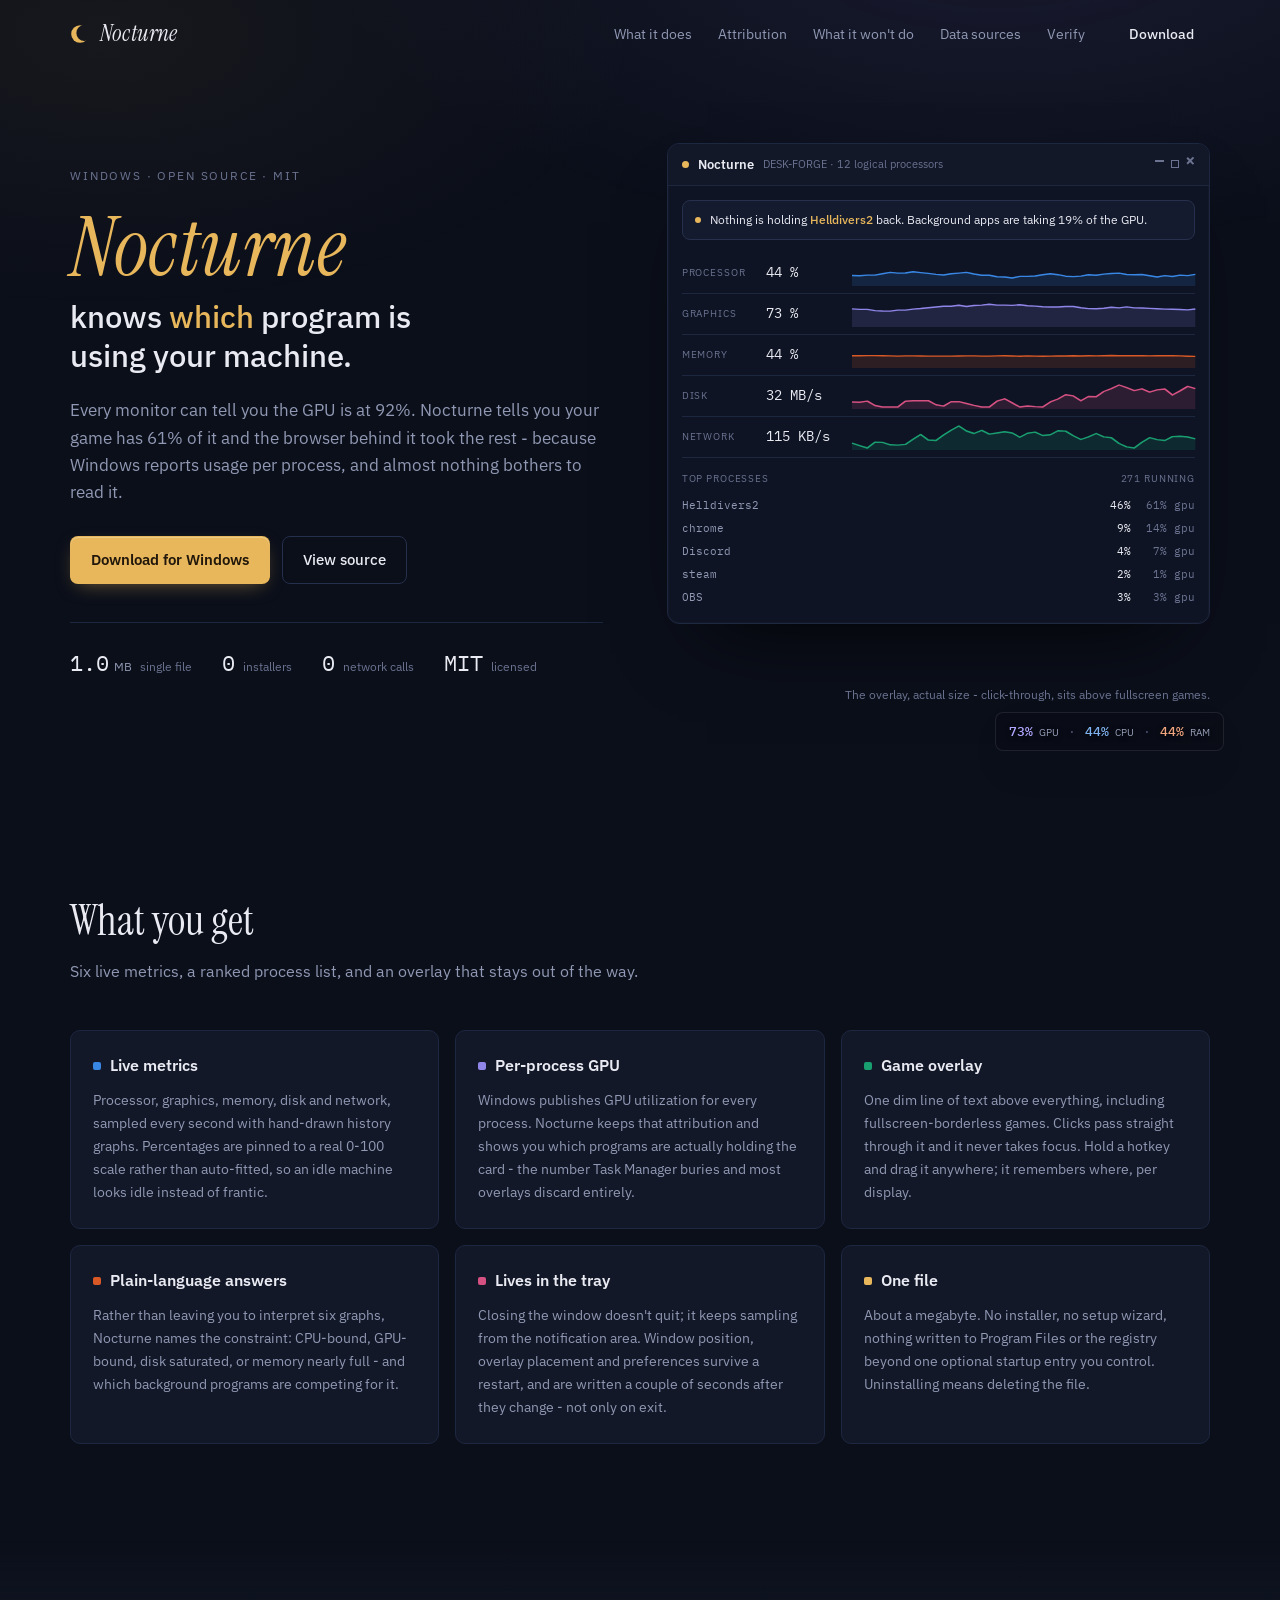
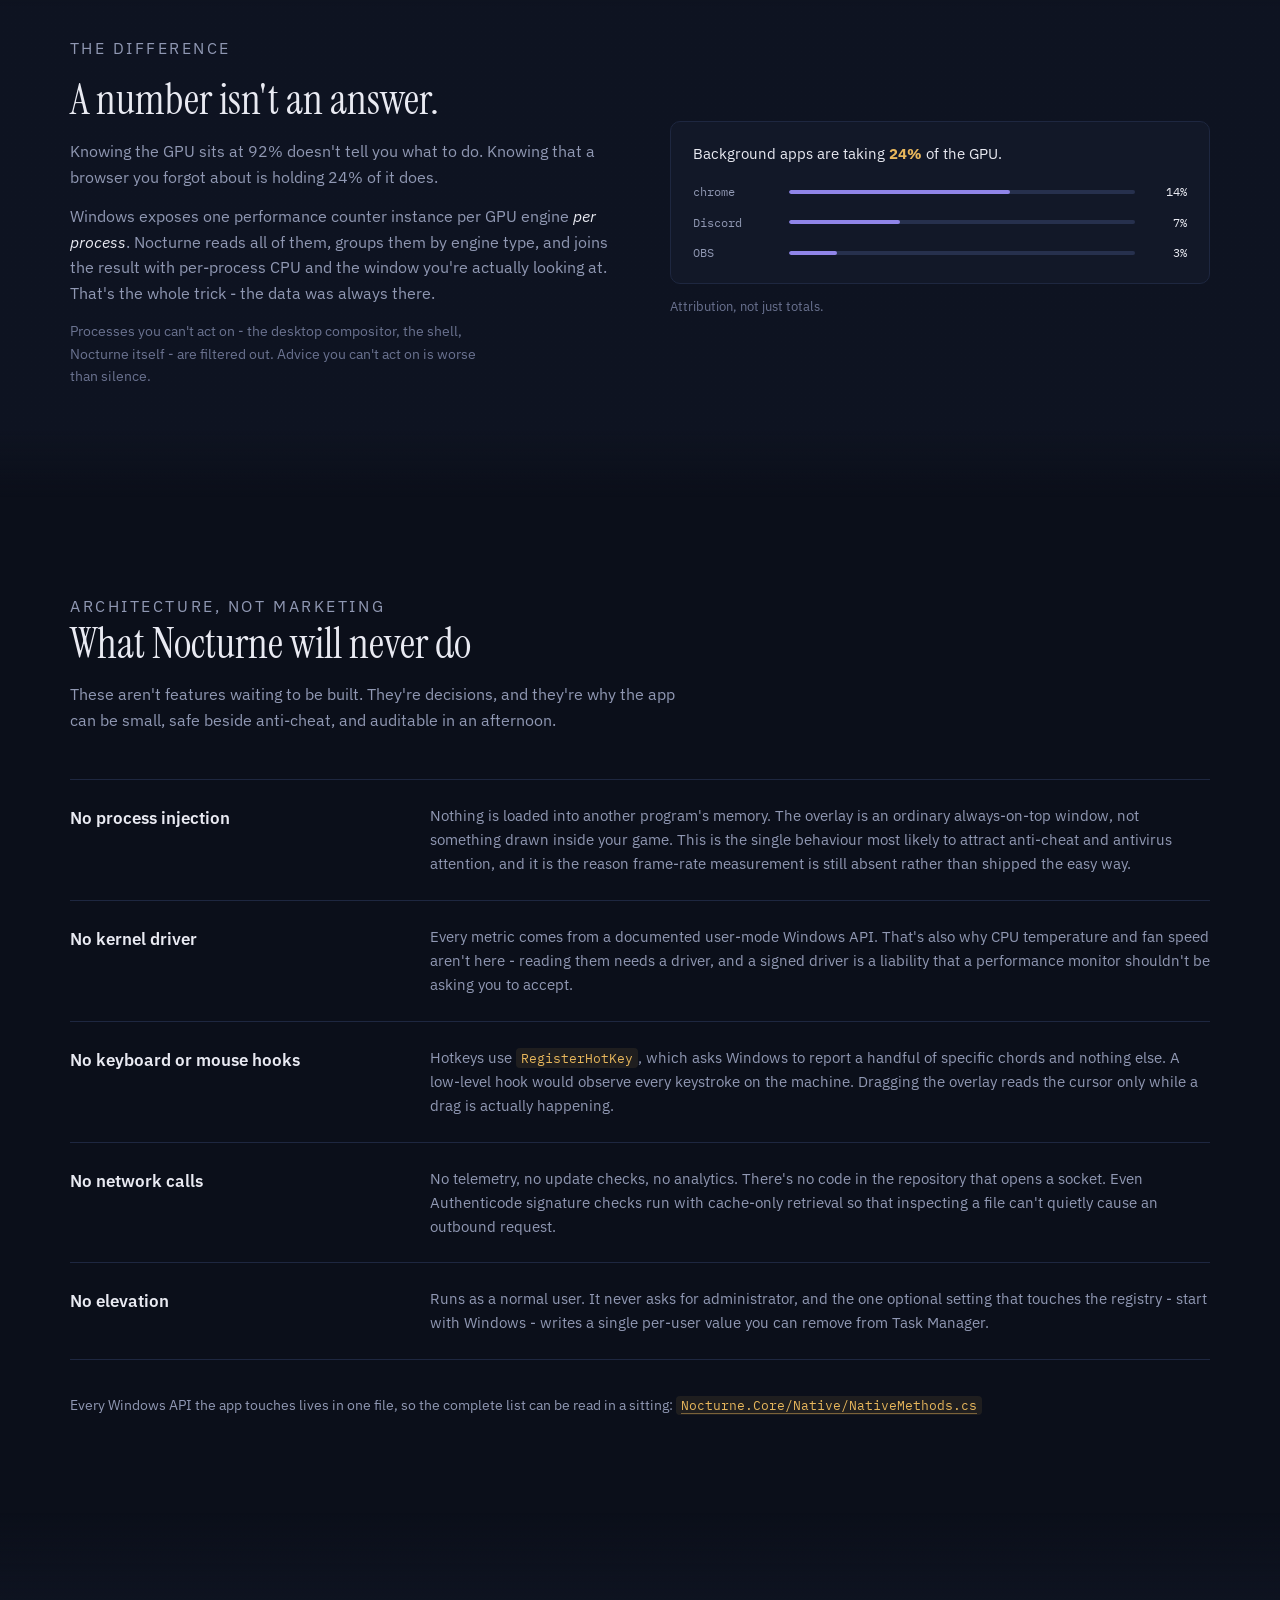
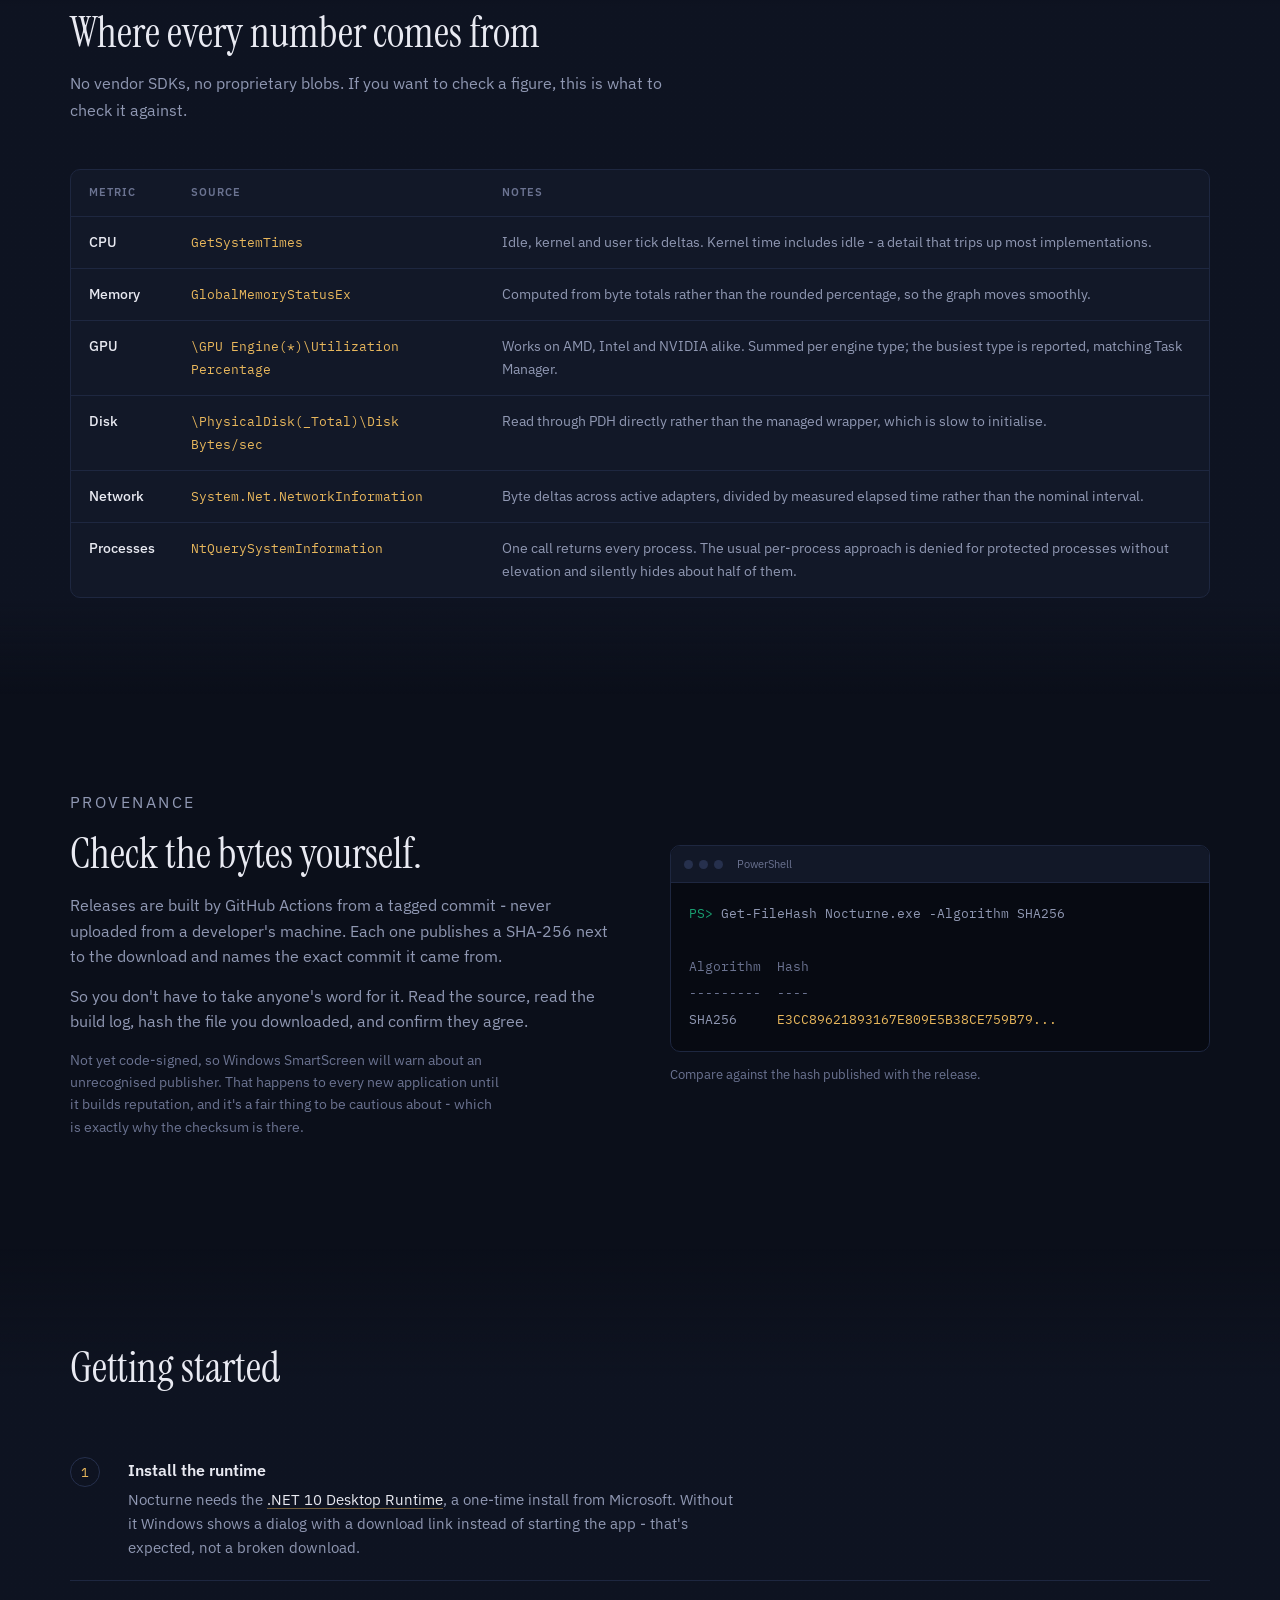
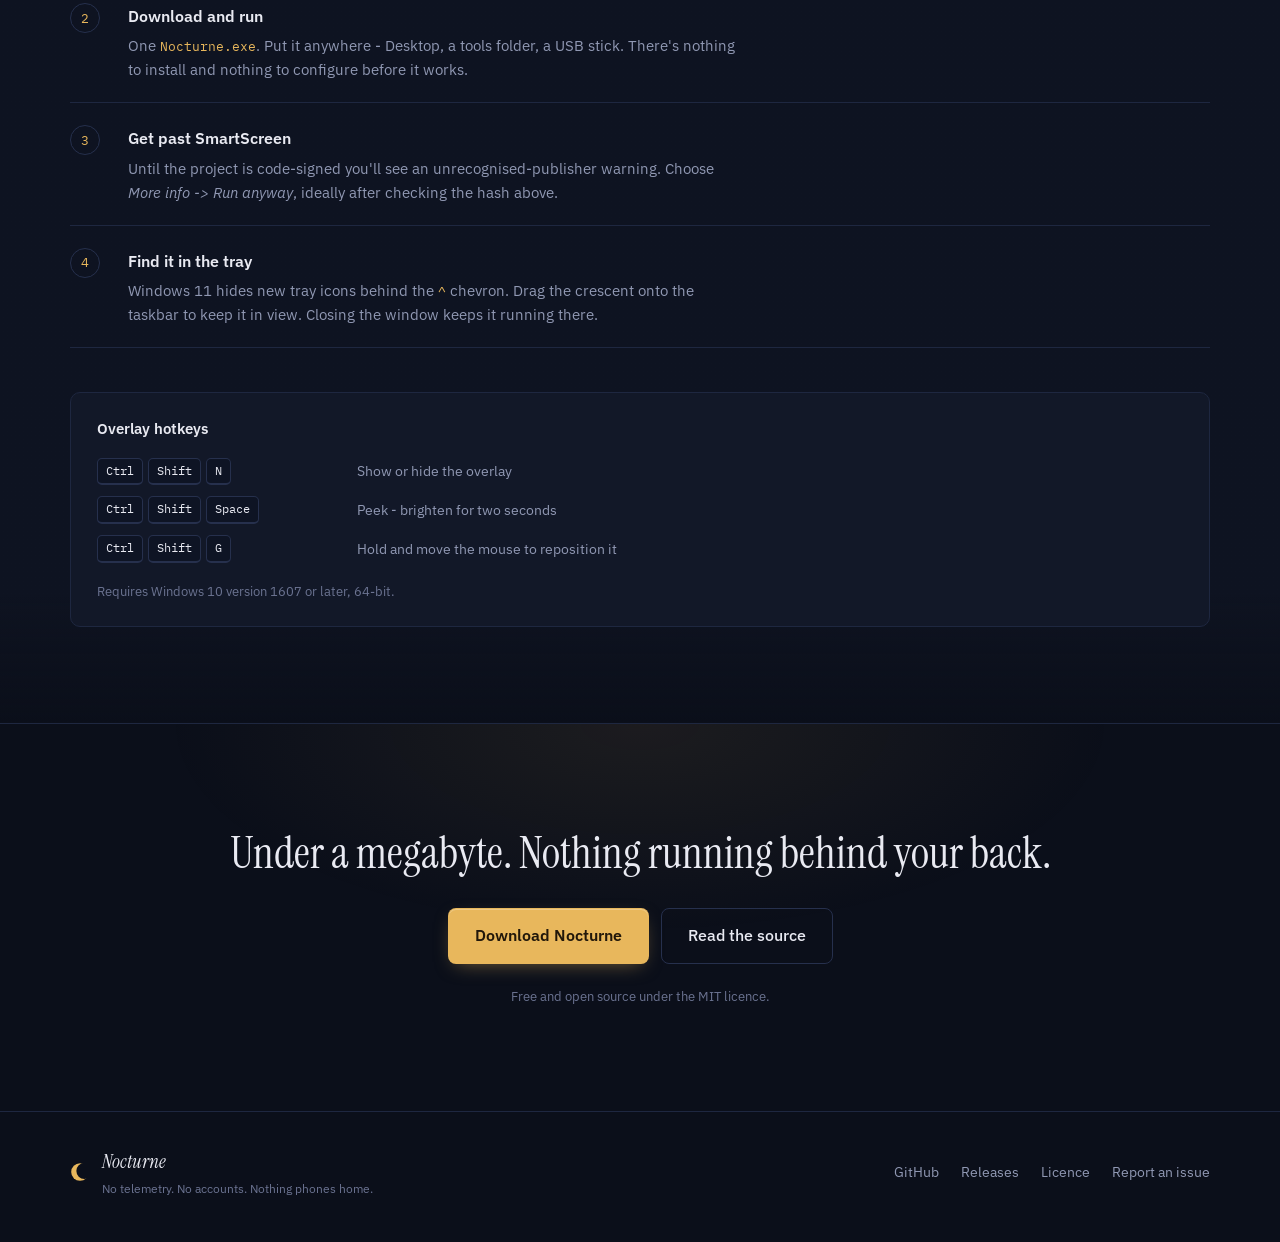
==== commit dd36241b: "Remove em dashes and decorative box-drawing rules Punctuation is plain ASCII throughout: em dashes b" ====
--- a/index.html
+++ b/index.html
@@ -3,10 +3,10 @@
 <head>
 <meta charset="utf-8">
 <meta name="viewport" content="width=device-width, initial-scale=1">
-<title>Nocturne — Windows performance monitor</title>
+<title>Nocturne - Windows performance monitor</title>
 <meta name="description" content="A lightweight open-source Windows performance monitor that tells you which program is using your hardware, not just how much of it is busy. No injection, no drivers, no telemetry.">
 
-<meta property="og:title" content="Nocturne — Windows performance monitor">
+<meta property="og:title" content="Nocturne - Windows performance monitor">
 <meta property="og:description" content="Tells you which program is using your hardware, not just how much of it is busy. One file, under a megabyte, no injection.">
 <meta property="og:type" content="website">
 <meta property="og:url" content="https://getnocturne.site/">
@@ -40,7 +40,7 @@
 
 <main id="main">
 
-<!-- ─────────────────────────────────────────── hero ── -->
+<!-- ------------------------------------------- hero -- -->
 <section class="hero" id="top">
   <div class="wrap hero-grid">
 
@@ -52,7 +52,7 @@
       </h1>
       <p class="lede reveal">
         Every monitor can tell you the GPU is at 92%. Nocturne tells you your game
-        has 61% of it and the browser behind it took the rest — because Windows
+        has 61% of it and the browser behind it took the rest - because Windows
         reports usage per process, and almost nothing bothers to read it.
       </p>
 
@@ -106,13 +106,13 @@
         <span class="ov-sep">·</span>
         <span class="ov-v" data-ov="ram">48%</span><span class="ov-l">RAM</span>
       </div>
-      <p class="overlay-cap">The overlay, actual size — click-through, sits above fullscreen games.</p>
-    </div>
-
-  </div>
-</section>
-
-<!-- ────────────────────────────────────────── what ── -->
+      <p class="overlay-cap">The overlay, actual size - click-through, sits above fullscreen games.</p>
+    </div>
+
+  </div>
+</section>
+
+<!-- ------------------------------------------ what -- -->
 <section class="band" id="what">
   <div class="wrap">
     <header class="sec-head reveal">
@@ -124,14 +124,14 @@
       <article class="card reveal">
         <h3><span class="swatch" style="--c:var(--cpu)"></span>Live metrics</h3>
         <p>Processor, graphics, memory, disk and network, sampled every second with
-           hand-drawn history graphs. Percentages are pinned to a real 0–100 scale
+           hand-drawn history graphs. Percentages are pinned to a real 0-100 scale
            rather than auto-fitted, so an idle machine looks idle instead of frantic.</p>
       </article>
 
       <article class="card reveal">
         <h3><span class="swatch" style="--c:var(--gpu)"></span>Per-process GPU</h3>
         <p>Windows publishes GPU utilization for every process. Nocturne keeps that
-           attribution and shows you which programs are actually holding the card —
+           attribution and shows you which programs are actually holding the card -
            the number Task Manager buries and most overlays discard entirely.</p>
       </article>
 
@@ -145,7 +145,7 @@
       <article class="card reveal">
         <h3><span class="swatch" style="--c:var(--mem)"></span>Plain-language answers</h3>
         <p>Rather than leaving you to interpret six graphs, Nocturne names the
-           constraint: CPU-bound, GPU-bound, disk saturated, or memory nearly full —
+           constraint: CPU-bound, GPU-bound, disk saturated, or memory nearly full -
            and which background programs are competing for it.</p>
       </article>
 
@@ -153,7 +153,7 @@
         <h3><span class="swatch" style="--c:var(--disk)"></span>Lives in the tray</h3>
         <p>Closing the window doesn't quit; it keeps sampling from the notification
            area. Window position, overlay placement and preferences survive a restart,
-           and are written a couple of seconds after they change — not only on exit.</p>
+           and are written a couple of seconds after they change - not only on exit.</p>
       </article>
 
       <article class="card reveal">
@@ -166,7 +166,7 @@
   </div>
 </section>
 
-<!-- ─────────────────────────────────── attribution ── -->
+<!-- ----------------------------------- attribution -- -->
 <section class="band alt" id="attribution">
   <div class="wrap split">
     <div class="split-copy reveal">
@@ -177,9 +177,9 @@
       <p>Windows exposes one performance counter instance per GPU engine <em>per
          process</em>. Nocturne reads all of them, groups them by engine type, and
          joins the result with per-process CPU and the window you're actually
-         looking at. That's the whole trick — the data was always there.</p>
-      <p class="fine">Processes you can't act on — the desktop compositor, the shell,
-         Nocturne itself — are filtered out. Advice you can't act on is worse than
+         looking at. That's the whole trick - the data was always there.</p>
+      <p class="fine">Processes you can't act on - the desktop compositor, the shell,
+         Nocturne itself - are filtered out. Advice you can't act on is worse than
          silence.</p>
     </div>
 
@@ -197,7 +197,7 @@
   </div>
 </section>
 
-<!-- ──────────────────────────────────────── limits ── -->
+<!-- ---------------------------------------- limits -- -->
 <section class="band" id="limits">
   <div class="wrap">
     <header class="sec-head reveal">
@@ -218,7 +218,7 @@
       <li class="reveal">
         <h3>No kernel driver</h3>
         <p>Every metric comes from a documented user-mode Windows API. That's also why CPU
-           temperature and fan speed aren't here — reading them needs a driver, and a
+           temperature and fan speed aren't here - reading them needs a driver, and a
            signed driver is a liability that a performance monitor shouldn't be asking you
            to accept.</p>
       </li>
@@ -238,7 +238,7 @@
       <li class="reveal">
         <h3>No elevation</h3>
         <p>Runs as a normal user. It never asks for administrator, and the one optional
-           setting that touches the registry — start with Windows — writes a single
+           setting that touches the registry - start with Windows - writes a single
            per-user value you can remove from Task Manager.</p>
       </li>
     </ul>
@@ -251,7 +251,7 @@
   </div>
 </section>
 
-<!-- ─────────────────────────────────────── sources ── -->
+<!-- --------------------------------------- sources -- -->
 <section class="band alt" id="sources">
   <div class="wrap">
     <header class="sec-head reveal">
@@ -263,7 +263,7 @@
       <table>
         <thead><tr><th>Metric</th><th>Source</th><th>Notes</th></tr></thead>
         <tbody>
-          <tr><td>CPU</td><td><code>GetSystemTimes</code></td><td>Idle, kernel and user tick deltas. Kernel time includes idle — a detail that trips up most implementations.</td></tr>
+          <tr><td>CPU</td><td><code>GetSystemTimes</code></td><td>Idle, kernel and user tick deltas. Kernel time includes idle - a detail that trips up most implementations.</td></tr>
           <tr><td>Memory</td><td><code>GlobalMemoryStatusEx</code></td><td>Computed from byte totals rather than the rounded percentage, so the graph moves smoothly.</td></tr>
           <tr><td>GPU</td><td><code>\GPU Engine(*)\Utilization Percentage</code></td><td>Works on AMD, Intel and NVIDIA alike. Summed per engine type; the busiest type is reported, matching Task Manager.</td></tr>
           <tr><td>Disk</td><td><code>\PhysicalDisk(_Total)\Disk Bytes/sec</code></td><td>Read through PDH directly rather than the managed wrapper, which is slow to initialise.</td></tr>
@@ -275,20 +275,20 @@
   </div>
 </section>
 
-<!-- ──────────────────────────────────────── verify ── -->
+<!-- ---------------------------------------- verify -- -->
 <section class="band" id="verify">
   <div class="wrap split">
     <div class="split-copy reveal">
       <p class="eyebrow">Provenance</p>
       <h2>Check the bytes yourself.</h2>
-      <p>Releases are built by GitHub Actions from a tagged commit — never uploaded from
+      <p>Releases are built by GitHub Actions from a tagged commit - never uploaded from
          a developer's machine. Each one publishes a SHA-256 next to the download and
          names the exact commit it came from.</p>
       <p>So you don't have to take anyone's word for it. Read the source, read the build
          log, hash the file you downloaded, and confirm they agree.</p>
       <p class="fine">Not yet code-signed, so Windows SmartScreen will warn about an
          unrecognised publisher. That happens to every new application until it builds
-         reputation, and it's a fair thing to be cautious about — which is exactly why
+         reputation, and it's a fair thing to be cautious about - which is exactly why
          the checksum is there.</p>
     </div>
 
@@ -299,7 +299,7 @@
 
 <span class="d">Algorithm  Hash</span>
 <span class="d">---------  ----</span>
-SHA256     <span class="h" id="hashDemo">E3CC89621893167E809E5B38CE759B79…</span>
+SHA256     <span class="h" id="hashDemo">E3CC89621893167E809E5B38CE759B79...</span>
 </code></pre>
       </div>
       <p class="fig-cap">Compare against the hash published with the release.</p>
@@ -307,7 +307,7 @@
   </div>
 </section>
 
-<!-- ─────────────────────────────────────── install ── -->
+<!-- --------------------------------------- install -- -->
 <section class="band alt" id="install">
   <div class="wrap">
     <header class="sec-head reveal">
@@ -319,17 +319,17 @@
         <h3>Install the runtime</h3>
         <p>Nocturne needs the <a href="https://dotnet.microsoft.com/download/dotnet/10.0">.NET&nbsp;10 Desktop Runtime</a>,
            a one-time install from Microsoft. Without it Windows shows a dialog with a
-           download link instead of starting the app — that's expected, not a broken download.</p>
+           download link instead of starting the app - that's expected, not a broken download.</p>
       </li>
       <li class="reveal">
         <h3>Download and run</h3>
-        <p>One <code>Nocturne.exe</code>. Put it anywhere — Desktop, a tools folder, a USB stick.
+        <p>One <code>Nocturne.exe</code>. Put it anywhere - Desktop, a tools folder, a USB stick.
            There's nothing to install and nothing to configure before it works.</p>
       </li>
       <li class="reveal">
         <h3>Get past SmartScreen</h3>
         <p>Until the project is code-signed you'll see an unrecognised-publisher warning.
-           Choose <em>More info → Run anyway</em>, ideally after checking the hash above.</p>
+           Choose <em>More info -> Run anyway</em>, ideally after checking the hash above.</p>
       </li>
       <li class="reveal">
         <h3>Find it in the tray</h3>
@@ -342,7 +342,7 @@
       <h3>Overlay hotkeys</h3>
       <dl>
         <div><dt><kbd>Ctrl</kbd><kbd>Shift</kbd><kbd>N</kbd></dt><dd>Show or hide the overlay</dd></div>
-        <div><dt><kbd>Ctrl</kbd><kbd>Shift</kbd><kbd>Space</kbd></dt><dd>Peek — brighten for two seconds</dd></div>
+        <div><dt><kbd>Ctrl</kbd><kbd>Shift</kbd><kbd>Space</kbd></dt><dd>Peek - brighten for two seconds</dd></div>
         <div><dt><kbd>Ctrl</kbd><kbd>Shift</kbd><kbd>G</kbd></dt><dd>Hold and move the mouse to reposition it</dd></div>
       </dl>
       <p class="fine">Requires Windows 10 version 1607 or later, 64-bit.</p>
@@ -350,7 +350,7 @@
   </div>
 </section>
 
-<!-- ────────────────────────────────────────── down ── -->
+<!-- ------------------------------------------ down -- -->
 <section class="closer" id="download">
   <div class="wrap closer-inner reveal">
     <h2>Under a megabyte. Nothing running behind your back.</h2>
--- a/assets/styles.css
+++ b/assets/styles.css
@@ -1,4 +1,4 @@
-/* ─────────────────────────────────────────────── tokens ──
+/* ----------------------------------------------- tokens --
    Carried over from the application itself rather than invented for the web, so
    the site and the thing it is selling read as one object.                      */
 
@@ -36,16 +36,16 @@
 html {
   scroll-behavior: smooth;
   scroll-padding-top: 88px;
-  /* Tells the browser to render native UI — form controls, and the Firefox
-     scrollbar — against a dark background rather than a light one. */
+  /* Tells the browser to render native UI - form controls, and the Firefox
+     scrollbar - against a dark background rather than a light one. */
   color-scheme: dark;
 }
 @media (prefers-reduced-motion: reduce) { html { scroll-behavior: auto; } }
 
-/* ─────────────────────────────────────────── scrollbars ──
+/* ------------------------------------------- scrollbars --
    The default light scrollbar sits badly against a dark page. Styled for both
    engines: Firefox takes the standard properties, everything else takes the
-   WebKit pseudo-elements. Applies to nested scrollers too — the data table and
+   WebKit pseudo-elements. Applies to nested scrollers too - the data table and
    the terminal block both scroll horizontally on narrow screens.               */
 
 html { scrollbar-width: thin; scrollbar-color: #2C3757 transparent; }
@@ -105,7 +105,7 @@
 }
 .skip:focus { left: 0; }
 
-/* ───────────────────────────────────────────────── nav ── */
+/* ------------------------------------------------- nav -- */
 
 .nav {
   position: sticky; top: 0; z-index: 50;
@@ -137,7 +137,7 @@
 
 @media (max-width: 940px) { .nav-links { display: none; } .nav-inner { gap: 16px; } }
 
-/* ─────────────────────────────────────────────── buttons ── */
+/* ----------------------------------------------- buttons -- */
 
 .btn {
   display: inline-flex; align-items: center; justify-content: center;
@@ -161,7 +161,7 @@
 
 @media (prefers-reduced-motion: reduce) { .btn:hover { transform: none; } }
 
-/* ────────────────────────────────────────────────── hero ── */
+/* -------------------------------------------------- hero -- */
 
 .hero { padding: 74px 0 96px; }
 .hero-grid {
@@ -200,7 +200,7 @@
 .facts .unit { font-size: 12px; color: var(--ink-muted); }
 .facts .cap { font-size: 12px; color: var(--ink-faint); margin-left: 3px; }
 
-/* ─────────────────────────────────────────── hero demo ── */
+/* ------------------------------------------- hero demo -- */
 
 .hero-demo { position: relative; }
 
@@ -288,7 +288,7 @@
   .overlay-cap { margin-top: 10px; text-align: left; }
 }
 
-/* ───────────────────────────────────────────────── bands ── */
+/* ------------------------------------------------- bands -- */
 
 .band { padding: 96px 0; position: relative; }
 .band.alt { background: linear-gradient(180deg, transparent, rgba(18,24,40,.5) 12%, rgba(18,24,40,.5) 88%, transparent); }
@@ -301,7 +301,7 @@
 }
 .sec-head p { margin: 0; color: var(--ink-muted); font-size: 16px; }
 
-/* ───────────────────────────────────────────────── cards ── */
+/* ------------------------------------------------- cards -- */
 
 .cards { display: grid; grid-template-columns: repeat(auto-fit, minmax(298px, 1fr)); gap: 16px; }
 .card {
@@ -315,7 +315,7 @@
 .card p { margin: 0; font-size: 14px; color: var(--ink-muted); }
 .swatch { width: 8px; height: 8px; border-radius: 2px; background: var(--c); flex: none; }
 
-/* ───────────────────────────────────────────────── split ── */
+/* ------------------------------------------------- split -- */
 
 .split { display: grid; grid-template-columns: minmax(0,1fr) minmax(0,1fr); gap: 60px; align-items: center; }
 @media (max-width: 940px) { .split { grid-template-columns: 1fr; gap: 40px; } }
@@ -346,7 +346,7 @@
 .split-fig figcaption, .fig-cap { margin-top: 12px; font-size: 12.5px; color: var(--ink-faint); }
 .split-fig { margin: 0; }
 
-/* ──────────────────────────────────────────────── limits ── */
+/* ------------------------------------------------ limits -- */
 
 .limits { list-style: none; margin: 0; padding: 0; display: grid; gap: 0; }
 .limits li {
@@ -361,7 +361,7 @@
 
 .audit { margin: 34px 0 0; font-size: 14px; color: var(--ink-muted); }
 
-/* ───────────────────────────────────────────────── table ── */
+/* ------------------------------------------------- table -- */
 
 .table-wrap { overflow-x: auto; border: 1px solid var(--hairline); border-radius: var(--r); background: var(--panel); }
 table { width: 100%; border-collapse: collapse; min-width: 720px; }
@@ -374,7 +374,7 @@
 td:first-child { color: var(--ink); font-weight: 500; white-space: nowrap; }
 td code { font-family: var(--mono); font-size: 12.5px; color: var(--brass); }
 
-/* ────────────────────────────────────────────── terminal ── */
+/* ---------------------------------------------- terminal -- */
 
 .term { background: #070A12; border: 1px solid var(--hairline); border-radius: var(--r); overflow: hidden; }
 .term-bar { display: flex; align-items: center; gap: 6px; padding: 9px 13px; background: var(--panel); border-bottom: 1px solid var(--hairline); }
@@ -386,7 +386,7 @@
 .term .d { color: var(--ink-faint); }
 .term .h { color: var(--brass); }
 
-/* ───────────────────────────────────────────────── steps ── */
+/* ------------------------------------------------- steps -- */
 
 .steps { list-style: none; counter-reset: s; margin: 0 0 44px; padding: 0; display: grid; gap: 2px; }
 .steps li {
@@ -418,7 +418,7 @@
 }
 .keys .fine { margin: 18px 0 0; font-size: 12.5px; color: var(--ink-faint); }
 
-/* ──────────────────────────────────────────────── closer ── */
+/* ------------------------------------------------ closer -- */
 
 .closer { padding: 104px 0; border-top: 1px solid var(--hairline); position: relative; }
 .closer::before {
@@ -433,7 +433,7 @@
 .closer .cta-row { justify-content: center; }
 .closer .fine { margin: 22px 0 0; font-size: 13px; color: var(--ink-faint); }
 
-/* ───────────────────────────────────────────────── footer ── */
+/* ------------------------------------------------- footer -- */
 
 .foot { border-top: 1px solid var(--hairline); padding: 34px 0 44px; position: relative; z-index: 1; }
 .foot-inner { display: flex; justify-content: space-between; align-items: center; gap: 26px; flex-wrap: wrap; }
@@ -445,7 +445,7 @@
 .foot-links a:hover { color: var(--brass); }
 .signpath { margin: 22px 0 0; font-size: 12px; color: var(--ink-faint); }
 
-/* ────────────────────────────────────────────── reveals ── */
+/* ---------------------------------------------- reveals -- */
 
 .reveal { opacity: 0; transform: translateY(16px); transition: opacity .7s cubic-bezier(.2,.7,.3,1), transform .7s cubic-bezier(.2,.7,.3,1); }
 .reveal.is-visible { opacity: 1; transform: none; }
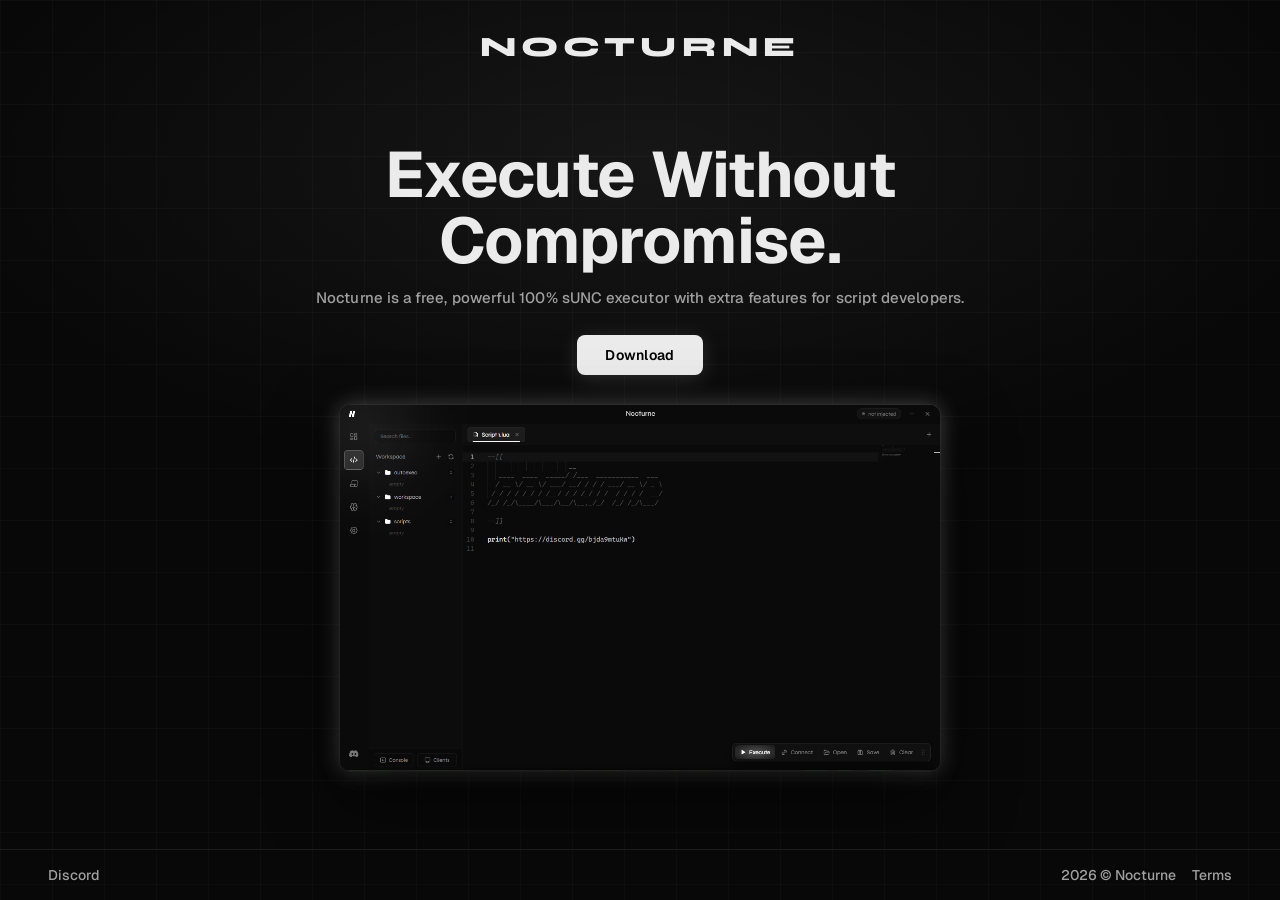
==== commit b8169297: "Replace site with Nocturne static pages" ====
--- a/index.html
+++ b/index.html
@@ -1,395 +1,242 @@
-<!doctype html>
+<!DOCTYPE html>
 <html lang="en">
 <head>
-<meta charset="utf-8">
-<meta name="viewport" content="width=device-width, initial-scale=1">
-<title>Nocturne - Windows performance monitor</title>
-<meta name="description" content="A lightweight open-source Windows performance monitor that tells you which program is using your hardware, not just how much of it is busy. No injection, no drivers, no telemetry.">
-
-<meta property="og:title" content="Nocturne - Windows performance monitor">
-<meta property="og:description" content="Tells you which program is using your hardware, not just how much of it is busy. One file, under a megabyte, no injection.">
-<meta property="og:type" content="website">
-<meta property="og:url" content="https://getnocturne.site/">
-
-<link rel="icon" href="assets/favicon.svg" type="image/svg+xml">
-<link rel="preconnect" href="https://fonts.googleapis.com">
-<link rel="preconnect" href="https://fonts.gstatic.com" crossorigin>
-<link href="https://fonts.googleapis.com/css2?family=Instrument+Serif:ital@0;1&family=IBM+Plex+Sans:wght@400;500;600&family=IBM+Plex+Mono:wght@400;500&display=swap" rel="stylesheet">
-<link rel="stylesheet" href="assets/styles.css">
+  <meta charset="UTF-8" />
+  <meta name="viewport" content="width=device-width, initial-scale=1.0" />
+  <title>Nocturne - Download</title>
+  <link rel="preconnect" href="https://fonts.googleapis.com" />
+  <link href="https://fonts.googleapis.com/css2?family=Geist:wght@300;400;500;600;700&family=Syne:wght@800&display=swap" rel="stylesheet" />
+  <style>
+    *, *::before, *::after {
+      box-sizing: border-box;
+      margin: 0;
+      padding: 0;
+    }
+
+    :root {
+      --bg: #080808;
+      --border: #1c1c1c;
+      --grey: rgb(117, 117, 117);
+      --grey-glow: rgba(255, 255, 255, 0.13);
+      --white: #ebebeb;
+      --sub: #a0a0a0;
+    }
+
+    html, body {
+      height: 100%;
+      overflow: hidden;
+    }
+
+    body {
+      background-color: var(--bg);
+      background-image:
+        radial-gradient(ellipse 55% 35% at 50% 18%, rgba(255, 255, 255, 0.06) 0%, transparent 100%),
+        linear-gradient(rgba(255, 255, 255, 0.022) 1px, transparent 1px),
+        linear-gradient(90deg, rgba(255, 255, 255, 0.022) 1px, transparent 1px);
+      background-size: 100% 100%, 52px 52px, 52px 52px;
+      color: var(--white);
+      font-family: 'Geist', 'Inter', system-ui, sans-serif;
+      display: flex;
+      flex-direction: column;
+      align-items: center;
+      height: 100vh;
+    }
+
+    header {
+      width: 100%;
+      display: flex;
+      justify-content: center;
+      padding: 30px 0 0;
+      flex-shrink: 0;
+      animation: fade-up 0.55s ease both;
+    }
+
+    .logo {
+      font-size: 28px;
+      font-weight: 800;
+      font-family: 'Syne', sans-serif;
+      letter-spacing: 0.18em;
+      text-transform: uppercase;
+      color: var(--white);
+    }
+
+    main {
+      flex: 1;
+      display: flex;
+      flex-direction: column;
+      align-items: center;
+      justify-content: center;
+      text-align: center;
+      padding: 0 24px;
+      width: 100%;
+      overflow: hidden;
+    }
+
+    h1 {
+      font-size: clamp(36px, 5.2vw, 64px);
+      font-weight: 700;
+      line-height: 1.03;
+      letter-spacing: -0.01em;
+      margin-bottom: 14px;
+      color: var(--white);
+      animation: fade-up 0.6s 0.12s ease both;
+    }
+
+    h1 .accent {
+      color: var(--white);
+    }
+
+    .desc {
+      font-size: 15px;
+      color: var(--sub);
+      margin-bottom: 28px;
+      font-weight: 500;
+      letter-spacing: 0.005em;
+      animation: fade-up 0.6s 0.22s ease both;
+    }
+
+    .ctas {
+      display: flex;
+      justify-content: center;
+      margin-bottom: 30px;
+      animation: fade-up 0.6s 0.32s ease both;
+    }
+
+    .btn-download {
+      display: inline-flex;
+      align-items: center;
+      background: var(--white);
+      color: #000000;
+      text-decoration: none;
+      font-family: inherit;
+      font-weight: 600;
+      font-size: 14px;
+      padding: 11px 28px;
+      border-radius: 8px;
+      letter-spacing: 0.02em;
+      box-shadow: 0 4px 22px var(--grey-glow);
+      transition: background 0.2s, transform 0.15s;
+    }
+
+    .btn-download:hover {
+      background: #636363;
+      transform: translateY(-1px);
+    }
+
+    .editor-img {
+      width: 100%;
+      max-width: 600px;
+      border-radius: 10px;
+      overflow: hidden;
+      box-shadow: 0 28px 70px rgba(0, 0, 0, 0.6), 0 0 0 1px rgba(255, 255, 255, 0.04), 0 0 22px rgba(255, 255, 255, 0.28);
+      display: block;
+      transition: transform 0.1s ease, box-shadow 0.1s ease;
+      will-change: transform;
+      animation: fade-in 0.7s 0.42s ease both;
+    }
+
+    .editor-img img {
+      width: 100%;
+      display: block;
+    }
+
+    footer {
+      width: 100%;
+      display: flex;
+      justify-content: space-between;
+      align-items: center;
+      padding: 16px 48px;
+      border-top: 1px solid var(--border);
+      flex-shrink: 0;
+      animation: fade-up 0.5s 0.55s ease both;
+    }
+
+    .foot-left {
+      font-size: 14px;
+      color: var(--sub);
+      font-weight: 500;
+    }
+
+    .foot-right {
+      display: flex;
+      align-items: center;
+      gap: 16px;
+      font-size: 14px;
+      color: var(--sub);
+      font-weight: 500;
+    }
+
+    footer a {
+      font-size: 14px;
+      color: var(--sub);
+      text-decoration: none;
+      font-weight: 500;
+      transition: color 0.2s;
+    }
+
+    footer a:hover {
+      color: var(--white);
+    }
+
+    @keyframes fade-up {
+      from { opacity: 0; transform: translateY(20px); }
+      to   { opacity: 1; transform: translateY(0); }
+    }
+
+    @keyframes fade-in {
+      from { opacity: 0; }
+      to   { opacity: 1; }
+    }
+  </style>
 </head>
 <body>
-
-<a class="skip" href="#main">Skip to content</a>
-
-<header class="nav" id="nav">
-  <div class="wrap nav-inner">
-    <a class="brand" href="#top" aria-label="Nocturne home">
-      <svg class="mark" viewBox="0 0 32 32" aria-hidden="true"><use href="assets/favicon.svg#crescent"></use></svg>
-      <span class="brand-name">Nocturne</span>
-    </a>
-    <nav class="nav-links" aria-label="Primary">
-      <a href="#what">What it does</a>
-      <a href="#attribution">Attribution</a>
-      <a href="#limits">What it won't do</a>
-      <a href="#sources">Data sources</a>
-      <a href="#verify">Verify</a>
-    </nav>
-    <a class="btn btn-sm" href="https://github.com/RoyalKLP/Nocturne/releases/latest">Download</a>
-  </div>
-</header>
-
-<main id="main">
-
-<!-- ------------------------------------------- hero -- -->
-<section class="hero" id="top">
-  <div class="wrap hero-grid">
-
-    <div class="hero-copy">
-      <p class="eyebrow reveal">Windows · open source · MIT</p>
-      <h1 class="reveal">
-        <span class="wordmark">Nocturne</span>
-        <span class="h1-sub">knows <em>which</em> program is<br>using your machine.</span>
-      </h1>
-      <p class="lede reveal">
-        Every monitor can tell you the GPU is at 92%. Nocturne tells you your game
-        has 61% of it and the browser behind it took the rest - because Windows
-        reports usage per process, and almost nothing bothers to read it.
-      </p>
-
-      <div class="cta-row reveal">
-        <a class="btn btn-primary" href="https://github.com/RoyalKLP/Nocturne/releases/latest">
-          Download for Windows
-        </a>
-        <a class="btn btn-ghost" href="https://github.com/RoyalKLP/Nocturne">View source</a>
-      </div>
-
-      <ul class="facts reveal">
-        <li><span class="num" data-count="1.0">1.0</span><span class="unit">MB</span><span class="cap">single file</span></li>
-        <li><span class="num" data-count="0">0</span><span class="cap">installers</span></li>
-        <li><span class="num" data-count="0">0</span><span class="cap">network calls</span></li>
-        <li><span class="num">MIT</span><span class="cap">licensed</span></li>
-      </ul>
-    </div>
-
-    <!--
-      A working miniature of the real interface rather than a screenshot, so the
-      numbers move and nobody's actual process list ends up on a public page.
-    -->
-    <div class="hero-demo reveal" aria-hidden="true">
-      <div class="app">
-        <div class="app-bar">
-          <span class="dot"></span>
-          <span class="app-title">Nocturne</span>
-          <span class="app-meta" id="demoMeta">DESK-FORGE · 12 logical processors</span>
-          <span class="app-controls"><i></i><i></i><i></i></span>
-        </div>
-
-        <div class="app-body">
-          <div class="insight">
-            <span class="insight-dot"></span>
-            <p id="demoInsight">Nothing is holding <b>Helldivers2</b> back. Background apps are taking 19% of the GPU.</p>
-          </div>
-
-          <div class="rows" id="demoRows"></div>
-
-          <div class="proc">
-            <div class="proc-head"><span>Top processes</span><span id="demoCount">271 running</span></div>
-            <div id="demoProc"></div>
-          </div>
-        </div>
-      </div>
-
-      <div class="overlay-demo" id="overlayDemo">
-        <span class="ov-v" data-ov="gpu">64%</span><span class="ov-l">GPU</span>
-        <span class="ov-sep">·</span>
-        <span class="ov-v" data-ov="cpu">31%</span><span class="ov-l">CPU</span>
-        <span class="ov-sep">·</span>
-        <span class="ov-v" data-ov="ram">48%</span><span class="ov-l">RAM</span>
-      </div>
-      <p class="overlay-cap">The overlay, actual size - click-through, sits above fullscreen games.</p>
-    </div>
-
-  </div>
-</section>
-
-<!-- ------------------------------------------ what -- -->
-<section class="band" id="what">
-  <div class="wrap">
-    <header class="sec-head reveal">
-      <h2>What you get</h2>
-      <p>Six live metrics, a ranked process list, and an overlay that stays out of the way.</p>
-    </header>
-
-    <div class="cards">
-      <article class="card reveal">
-        <h3><span class="swatch" style="--c:var(--cpu)"></span>Live metrics</h3>
-        <p>Processor, graphics, memory, disk and network, sampled every second with
-           hand-drawn history graphs. Percentages are pinned to a real 0-100 scale
-           rather than auto-fitted, so an idle machine looks idle instead of frantic.</p>
-      </article>
-
-      <article class="card reveal">
-        <h3><span class="swatch" style="--c:var(--gpu)"></span>Per-process GPU</h3>
-        <p>Windows publishes GPU utilization for every process. Nocturne keeps that
-           attribution and shows you which programs are actually holding the card -
-           the number Task Manager buries and most overlays discard entirely.</p>
-      </article>
-
-      <article class="card reveal">
-        <h3><span class="swatch" style="--c:var(--net)"></span>Game overlay</h3>
-        <p>One dim line of text above everything, including fullscreen-borderless
-           games. Clicks pass straight through it and it never takes focus. Hold a
-           hotkey and drag it anywhere; it remembers where, per display.</p>
-      </article>
-
-      <article class="card reveal">
-        <h3><span class="swatch" style="--c:var(--mem)"></span>Plain-language answers</h3>
-        <p>Rather than leaving you to interpret six graphs, Nocturne names the
-           constraint: CPU-bound, GPU-bound, disk saturated, or memory nearly full -
-           and which background programs are competing for it.</p>
-      </article>
-
-      <article class="card reveal">
-        <h3><span class="swatch" style="--c:var(--disk)"></span>Lives in the tray</h3>
-        <p>Closing the window doesn't quit; it keeps sampling from the notification
-           area. Window position, overlay placement and preferences survive a restart,
-           and are written a couple of seconds after they change - not only on exit.</p>
-      </article>
-
-      <article class="card reveal">
-        <h3><span class="swatch" style="--c:var(--brass)"></span>One file</h3>
-        <p>About a megabyte. No installer, no setup wizard, nothing written to Program
-           Files or the registry beyond one optional startup entry you control.
-           Uninstalling means deleting the file.</p>
-      </article>
-    </div>
-  </div>
-</section>
-
-<!-- ----------------------------------- attribution -- -->
-<section class="band alt" id="attribution">
-  <div class="wrap split">
-    <div class="split-copy reveal">
-      <p class="eyebrow">The difference</p>
-      <h2>A number isn't an answer.</h2>
-      <p>Knowing the GPU sits at 92% doesn't tell you what to do. Knowing that a
-         browser you forgot about is holding 24% of it does.</p>
-      <p>Windows exposes one performance counter instance per GPU engine <em>per
-         process</em>. Nocturne reads all of them, groups them by engine type, and
-         joins the result with per-process CPU and the window you're actually
-         looking at. That's the whole trick - the data was always there.</p>
-      <p class="fine">Processes you can't act on - the desktop compositor, the shell,
-         Nocturne itself - are filtered out. Advice you can't act on is worse than
-         silence.</p>
-    </div>
-
-    <figure class="split-fig reveal">
-      <div class="attrib">
-        <p class="attrib-line">Background apps are taking <b>24%</b> of the GPU.</p>
-        <div class="attrib-rows">
-          <div><span>chrome</span><i class="bar" style="--w:64%;--c:var(--gpu)"></i><span class="v">14%</span></div>
-          <div><span>Discord</span><i class="bar" style="--w:32%;--c:var(--gpu)"></i><span class="v">7%</span></div>
-          <div><span>OBS</span><i class="bar" style="--w:14%;--c:var(--gpu)"></i><span class="v">3%</span></div>
-        </div>
-      </div>
-      <figcaption>Attribution, not just totals.</figcaption>
-    </figure>
-  </div>
-</section>
-
-<!-- ---------------------------------------- limits -- -->
-<section class="band" id="limits">
-  <div class="wrap">
-    <header class="sec-head reveal">
-      <p class="eyebrow">Architecture, not marketing</p>
-      <h2>What Nocturne will never do</h2>
-      <p>These aren't features waiting to be built. They're decisions, and they're
-         why the app can be small, safe beside anti-cheat, and auditable in an afternoon.</p>
-    </header>
-
-    <ul class="limits">
-      <li class="reveal">
-        <h3>No process injection</h3>
-        <p>Nothing is loaded into another program's memory. The overlay is an ordinary
-           always-on-top window, not something drawn inside your game. This is the single
-           behaviour most likely to attract anti-cheat and antivirus attention, and it is
-           the reason frame-rate measurement is still absent rather than shipped the easy way.</p>
-      </li>
-      <li class="reveal">
-        <h3>No kernel driver</h3>
-        <p>Every metric comes from a documented user-mode Windows API. That's also why CPU
-           temperature and fan speed aren't here - reading them needs a driver, and a
-           signed driver is a liability that a performance monitor shouldn't be asking you
-           to accept.</p>
-      </li>
-      <li class="reveal">
-        <h3>No keyboard or mouse hooks</h3>
-        <p>Hotkeys use <code>RegisterHotKey</code>, which asks Windows to report a handful of
-           specific chords and nothing else. A low-level hook would observe every keystroke
-           on the machine. Dragging the overlay reads the cursor only while a drag is
-           actually happening.</p>
-      </li>
-      <li class="reveal">
-        <h3>No network calls</h3>
-        <p>No telemetry, no update checks, no analytics. There's no code in the repository
-           that opens a socket. Even Authenticode signature checks run with cache-only
-           retrieval so that inspecting a file can't quietly cause an outbound request.</p>
-      </li>
-      <li class="reveal">
-        <h3>No elevation</h3>
-        <p>Runs as a normal user. It never asks for administrator, and the one optional
-           setting that touches the registry - start with Windows - writes a single
-           per-user value you can remove from Task Manager.</p>
-      </li>
-    </ul>
-
-    <p class="audit reveal">
-      Every Windows API the app touches lives in one file, so the complete list can be
-      read in a sitting:
-      <a href="https://github.com/RoyalKLP/Nocturne/blob/main/Nocturne.Core/Native/NativeMethods.cs"><code>Nocturne.Core/Native/NativeMethods.cs</code></a>
-    </p>
-  </div>
-</section>
-
-<!-- --------------------------------------- sources -- -->
-<section class="band alt" id="sources">
-  <div class="wrap">
-    <header class="sec-head reveal">
-      <h2>Where every number comes from</h2>
-      <p>No vendor SDKs, no proprietary blobs. If you want to check a figure, this is what to check it against.</p>
-    </header>
-
-    <div class="table-wrap reveal">
-      <table>
-        <thead><tr><th>Metric</th><th>Source</th><th>Notes</th></tr></thead>
-        <tbody>
-          <tr><td>CPU</td><td><code>GetSystemTimes</code></td><td>Idle, kernel and user tick deltas. Kernel time includes idle - a detail that trips up most implementations.</td></tr>
-          <tr><td>Memory</td><td><code>GlobalMemoryStatusEx</code></td><td>Computed from byte totals rather than the rounded percentage, so the graph moves smoothly.</td></tr>
-          <tr><td>GPU</td><td><code>\GPU Engine(*)\Utilization Percentage</code></td><td>Works on AMD, Intel and NVIDIA alike. Summed per engine type; the busiest type is reported, matching Task Manager.</td></tr>
-          <tr><td>Disk</td><td><code>\PhysicalDisk(_Total)\Disk Bytes/sec</code></td><td>Read through PDH directly rather than the managed wrapper, which is slow to initialise.</td></tr>
-          <tr><td>Network</td><td><code>System.Net.NetworkInformation</code></td><td>Byte deltas across active adapters, divided by measured elapsed time rather than the nominal interval.</td></tr>
-          <tr><td>Processes</td><td><code>NtQuerySystemInformation</code></td><td>One call returns every process. The usual per-process approach is denied for protected processes without elevation and silently hides about half of them.</td></tr>
-        </tbody>
-      </table>
-    </div>
-  </div>
-</section>
-
-<!-- ---------------------------------------- verify -- -->
-<section class="band" id="verify">
-  <div class="wrap split">
-    <div class="split-copy reveal">
-      <p class="eyebrow">Provenance</p>
-      <h2>Check the bytes yourself.</h2>
-      <p>Releases are built by GitHub Actions from a tagged commit - never uploaded from
-         a developer's machine. Each one publishes a SHA-256 next to the download and
-         names the exact commit it came from.</p>
-      <p>So you don't have to take anyone's word for it. Read the source, read the build
-         log, hash the file you downloaded, and confirm they agree.</p>
-      <p class="fine">Not yet code-signed, so Windows SmartScreen will warn about an
-         unrecognised publisher. That happens to every new application until it builds
-         reputation, and it's a fair thing to be cautious about - which is exactly why
-         the checksum is there.</p>
-    </div>
-
-    <div class="split-fig reveal">
-      <div class="term">
-        <div class="term-bar"><i></i><i></i><i></i><span>PowerShell</span></div>
-<pre><code><span class="p">PS&gt;</span> Get-FileHash Nocturne.exe -Algorithm SHA256
-
-<span class="d">Algorithm  Hash</span>
-<span class="d">---------  ----</span>
-SHA256     <span class="h" id="hashDemo">E3CC89621893167E809E5B38CE759B79...</span>
-</code></pre>
-      </div>
-      <p class="fig-cap">Compare against the hash published with the release.</p>
-    </div>
-  </div>
-</section>
-
-<!-- --------------------------------------- install -- -->
-<section class="band alt" id="install">
-  <div class="wrap">
-    <header class="sec-head reveal">
-      <h2>Getting started</h2>
-    </header>
-
-    <ol class="steps">
-      <li class="reveal">
-        <h3>Install the runtime</h3>
-        <p>Nocturne needs the <a href="https://dotnet.microsoft.com/download/dotnet/10.0">.NET&nbsp;10 Desktop Runtime</a>,
-           a one-time install from Microsoft. Without it Windows shows a dialog with a
-           download link instead of starting the app - that's expected, not a broken download.</p>
-      </li>
-      <li class="reveal">
-        <h3>Download and run</h3>
-        <p>One <code>Nocturne.exe</code>. Put it anywhere - Desktop, a tools folder, a USB stick.
-           There's nothing to install and nothing to configure before it works.</p>
-      </li>
-      <li class="reveal">
-        <h3>Get past SmartScreen</h3>
-        <p>Until the project is code-signed you'll see an unrecognised-publisher warning.
-           Choose <em>More info -> Run anyway</em>, ideally after checking the hash above.</p>
-      </li>
-      <li class="reveal">
-        <h3>Find it in the tray</h3>
-        <p>Windows 11 hides new tray icons behind the <code>^</code> chevron. Drag the crescent
-           onto the taskbar to keep it in view. Closing the window keeps it running there.</p>
-      </li>
-    </ol>
-
-    <div class="keys reveal">
-      <h3>Overlay hotkeys</h3>
-      <dl>
-        <div><dt><kbd>Ctrl</kbd><kbd>Shift</kbd><kbd>N</kbd></dt><dd>Show or hide the overlay</dd></div>
-        <div><dt><kbd>Ctrl</kbd><kbd>Shift</kbd><kbd>Space</kbd></dt><dd>Peek - brighten for two seconds</dd></div>
-        <div><dt><kbd>Ctrl</kbd><kbd>Shift</kbd><kbd>G</kbd></dt><dd>Hold and move the mouse to reposition it</dd></div>
-      </dl>
-      <p class="fine">Requires Windows 10 version 1607 or later, 64-bit.</p>
-    </div>
-  </div>
-</section>
-
-<!-- ------------------------------------------ down -- -->
-<section class="closer" id="download">
-  <div class="wrap closer-inner reveal">
-    <h2>Under a megabyte. Nothing running behind your back.</h2>
-    <div class="cta-row">
-      <a class="btn btn-primary btn-lg" href="https://github.com/RoyalKLP/Nocturne/releases/latest">Download Nocturne</a>
-      <a class="btn btn-ghost btn-lg" href="https://github.com/RoyalKLP/Nocturne">Read the source</a>
-    </div>
-    <p class="fine">Free and open source under the MIT licence.</p>
-  </div>
-</section>
-
-</main>
-
-<footer class="foot">
-  <div class="wrap foot-inner">
-    <div class="foot-brand">
-      <svg class="mark" viewBox="0 0 32 32" aria-hidden="true"><use href="assets/favicon.svg#crescent"></use></svg>
-      <div>
-        <p class="foot-name">Nocturne</p>
-        <p class="foot-fine">No telemetry. No accounts. Nothing phones home.</p>
-      </div>
-    </div>
-    <nav class="foot-links" aria-label="Footer">
-      <a href="https://github.com/RoyalKLP/Nocturne">GitHub</a>
-      <a href="https://github.com/RoyalKLP/Nocturne/releases">Releases</a>
-      <a href="https://github.com/RoyalKLP/Nocturne/blob/main/LICENSE">Licence</a>
-      <a href="https://github.com/RoyalKLP/Nocturne/issues">Report an issue</a>
-    </nav>
-  </div>
-  <!--
-    SignPath Foundation requires the download page to state that the project uses
-    their service. Enable this ONLY once the application has been accepted -- until
-    then it would be a false claim.
-
-  <p class="signpath">Free code signing provided by <a href="https://signpath.org">SignPath.io</a>,
-     certificate by <a href="https://signpath.org">SignPath Foundation</a>.</p>
-  -->
-</footer>
-
-<script src="assets/main.js"></script>
+  <header>
+    <div class="logo">Nocturne</div>
+  </header>
+
+  <main>
+    <h1>
+      Execute Without<br />
+      <span class="accent">Compromise.</span>
+    </h1>
+
+    <p class="desc">Nocturne is a free, powerful 100% sUNC executor with extra features for script developers.</p>
+
+    <div class="ctas">
+      <a class="btn-download" href="Files/Fluxity.exe">Download</a>
+    </div>
+
+    <div class="editor-img" id="editor">
+      <img src="editor.png" alt="Nocturne executor UI" />
+    </div>
+  </main>
+
+  <footer>
+    <div class="foot-left">
+      <a href="https://discord.gg/kuKGNdZrdA" target="_blank">Discord</a>
+    </div>
+    <div class="foot-right">
+      <span>2026 &copy; Nocturne</span>
+      <a href="terms.html">Terms</a>
+    </div>
+  </footer>
+
+  <script>
+    const editor = document.getElementById('editor');
+
+    document.addEventListener('mousemove', function (e) {
+      const rect = editor.getBoundingClientRect();
+      const dx = (e.clientX - (rect.left + rect.width / 2)) / (window.innerWidth / 2);
+      const dy = (e.clientY - (rect.top + rect.height / 2)) / (window.innerHeight / 2);
+
+      const rotateX = dy * -5;
+      const rotateY = dx * 5;
+      editor.style.transform = 'perspective(900px) rotateX(' + rotateX + 'deg) rotateY(' + rotateY + 'deg) scale(1.012)';
+
+      const dist = Math.min(Math.sqrt(dx * dx + dy * dy), 1);
+      const glow = 12 + dist * 22;
+      editor.style.boxShadow = '0 28px 70px rgba(0,0,0,0.6), 0 0 0 1px rgba(255,255,255,0.04), 0 0 ' + glow + 'px rgba(255,255,255,' + (0.28 + dist * 0.35) + ')';
+    });
+  </script>
 </body>
-</html>
+</html>
